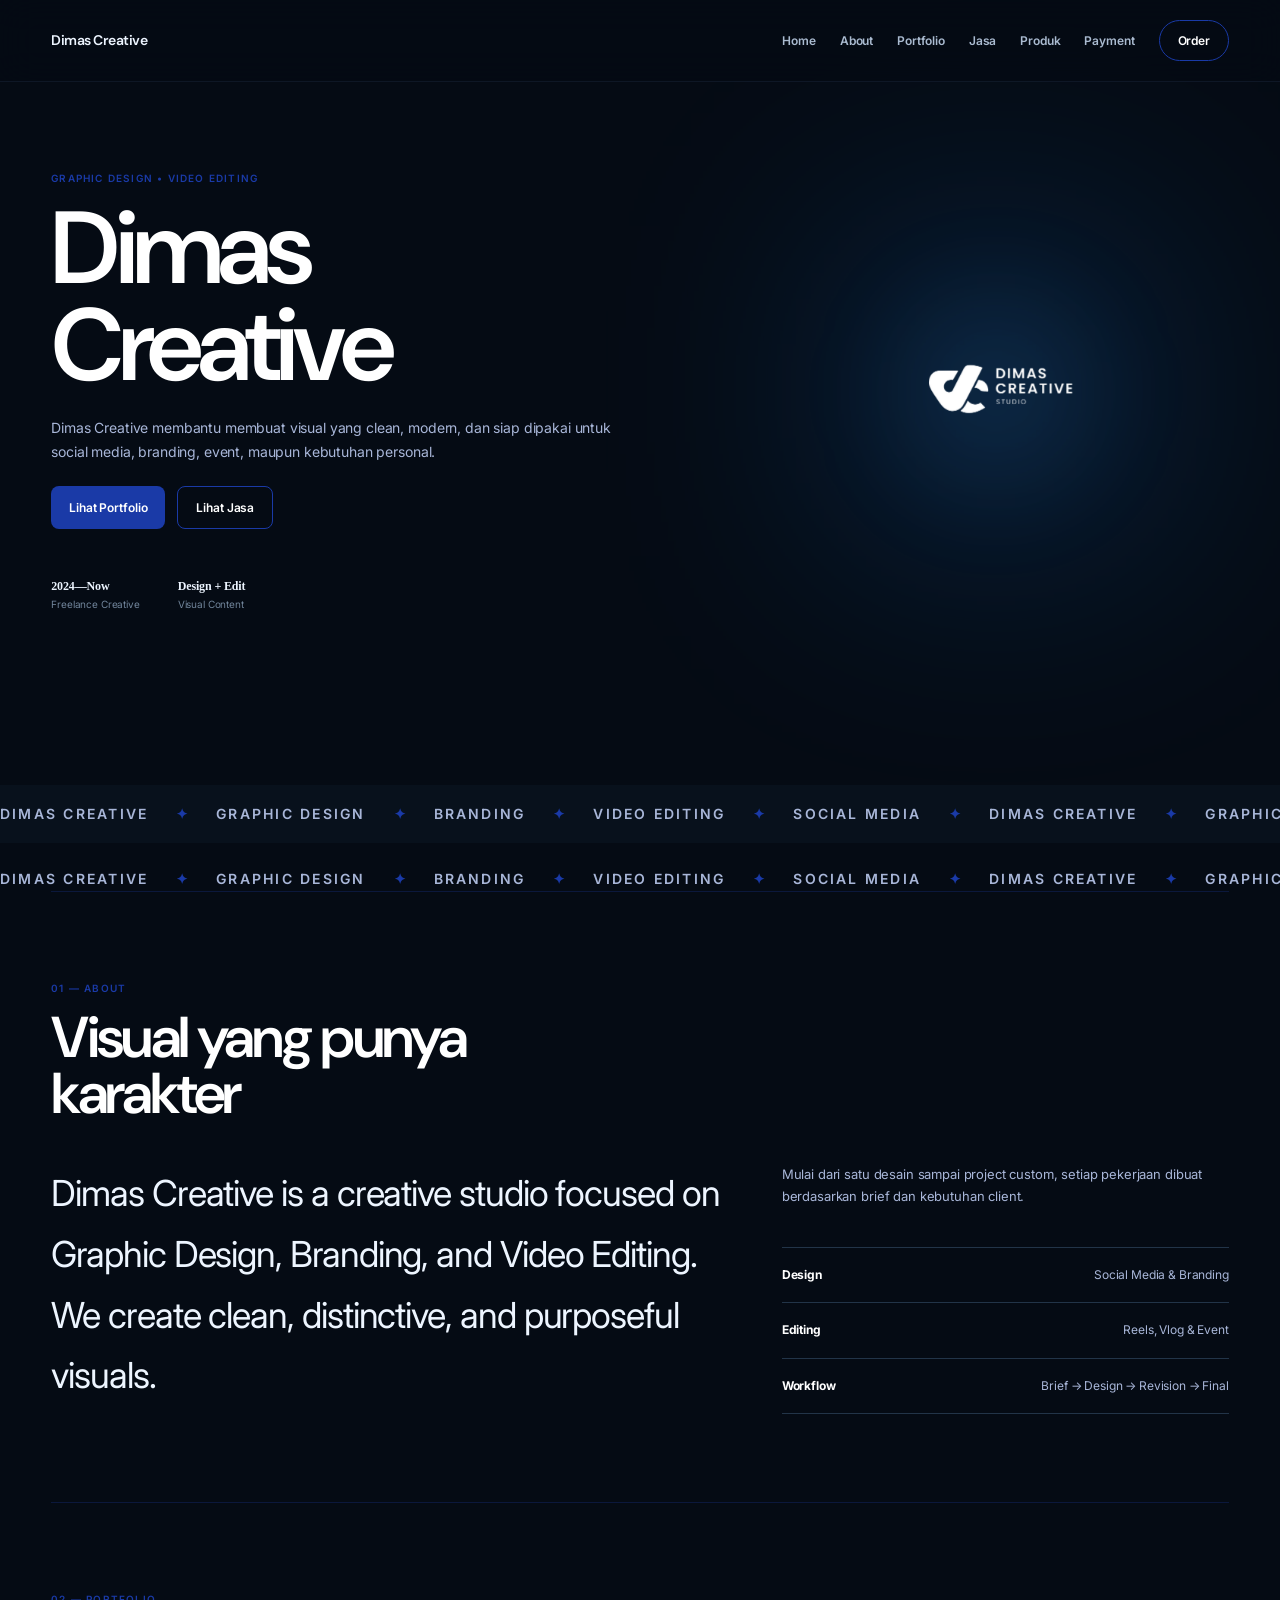
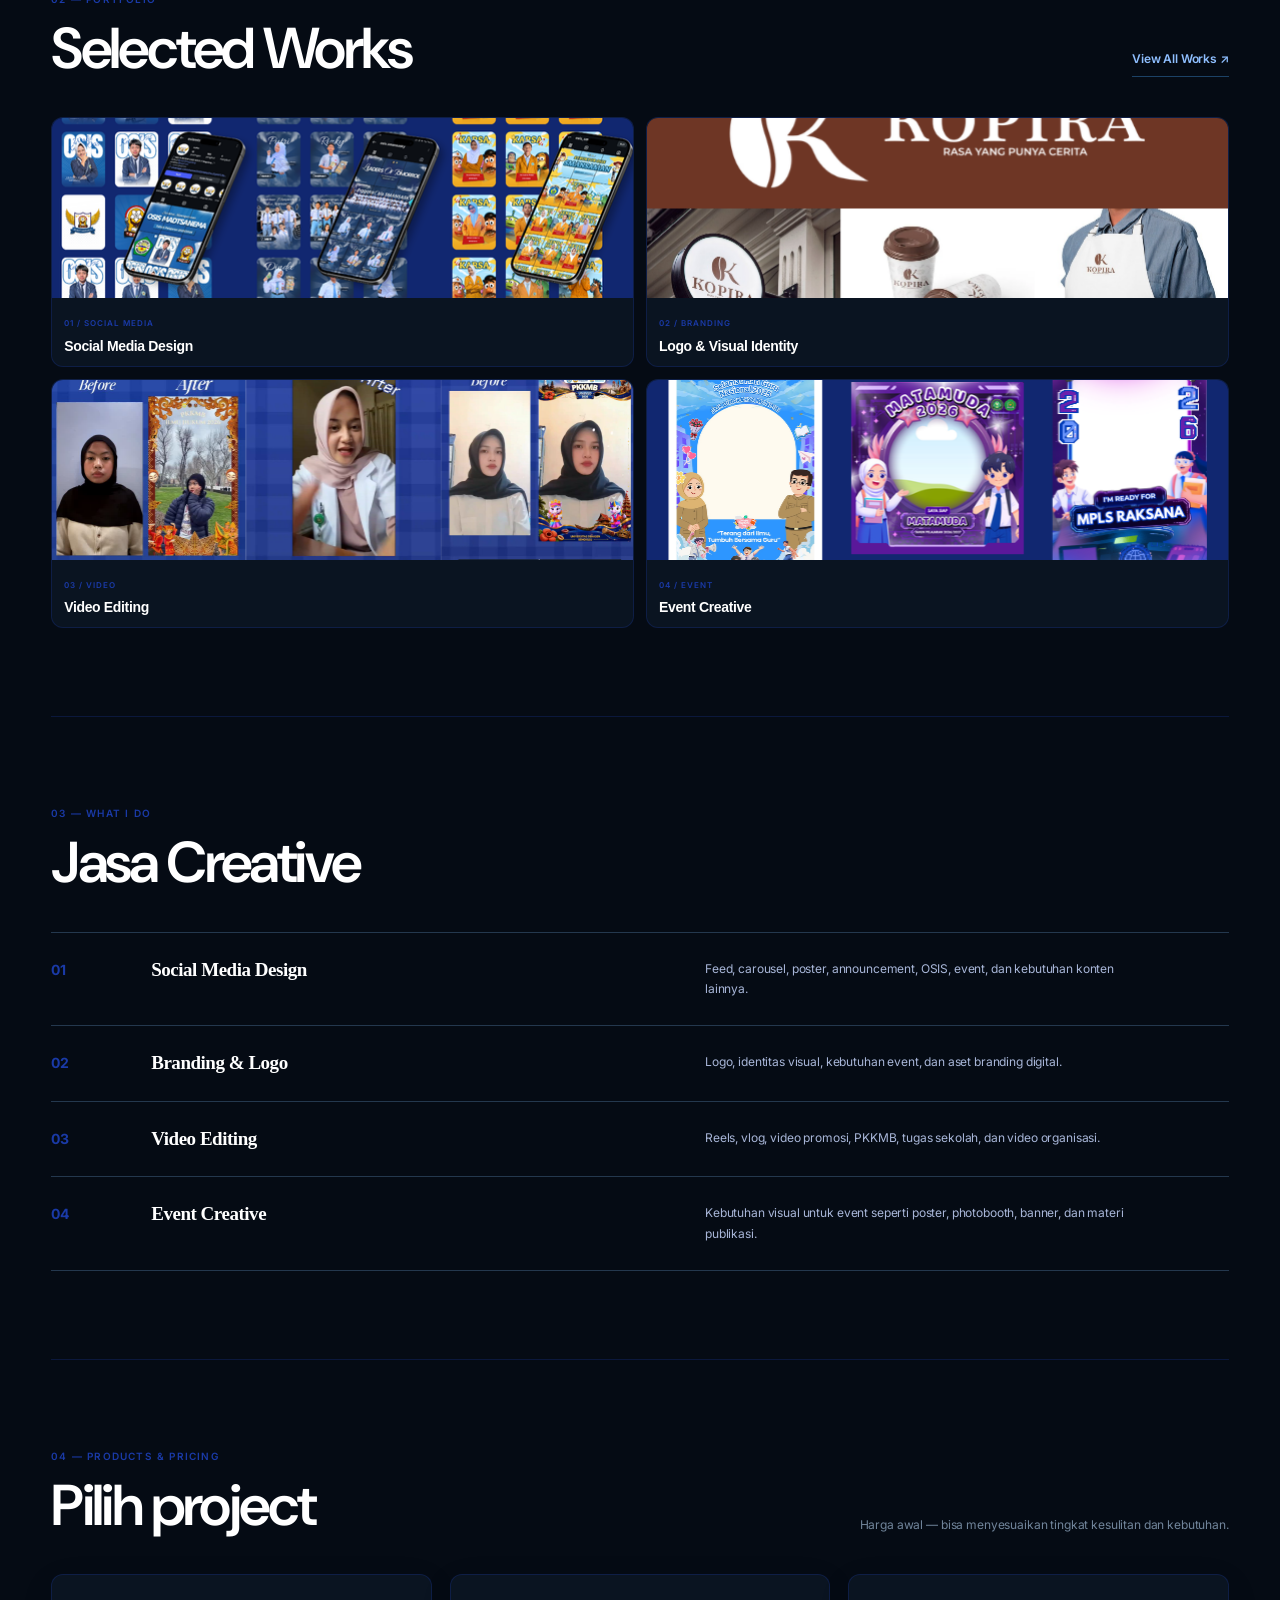
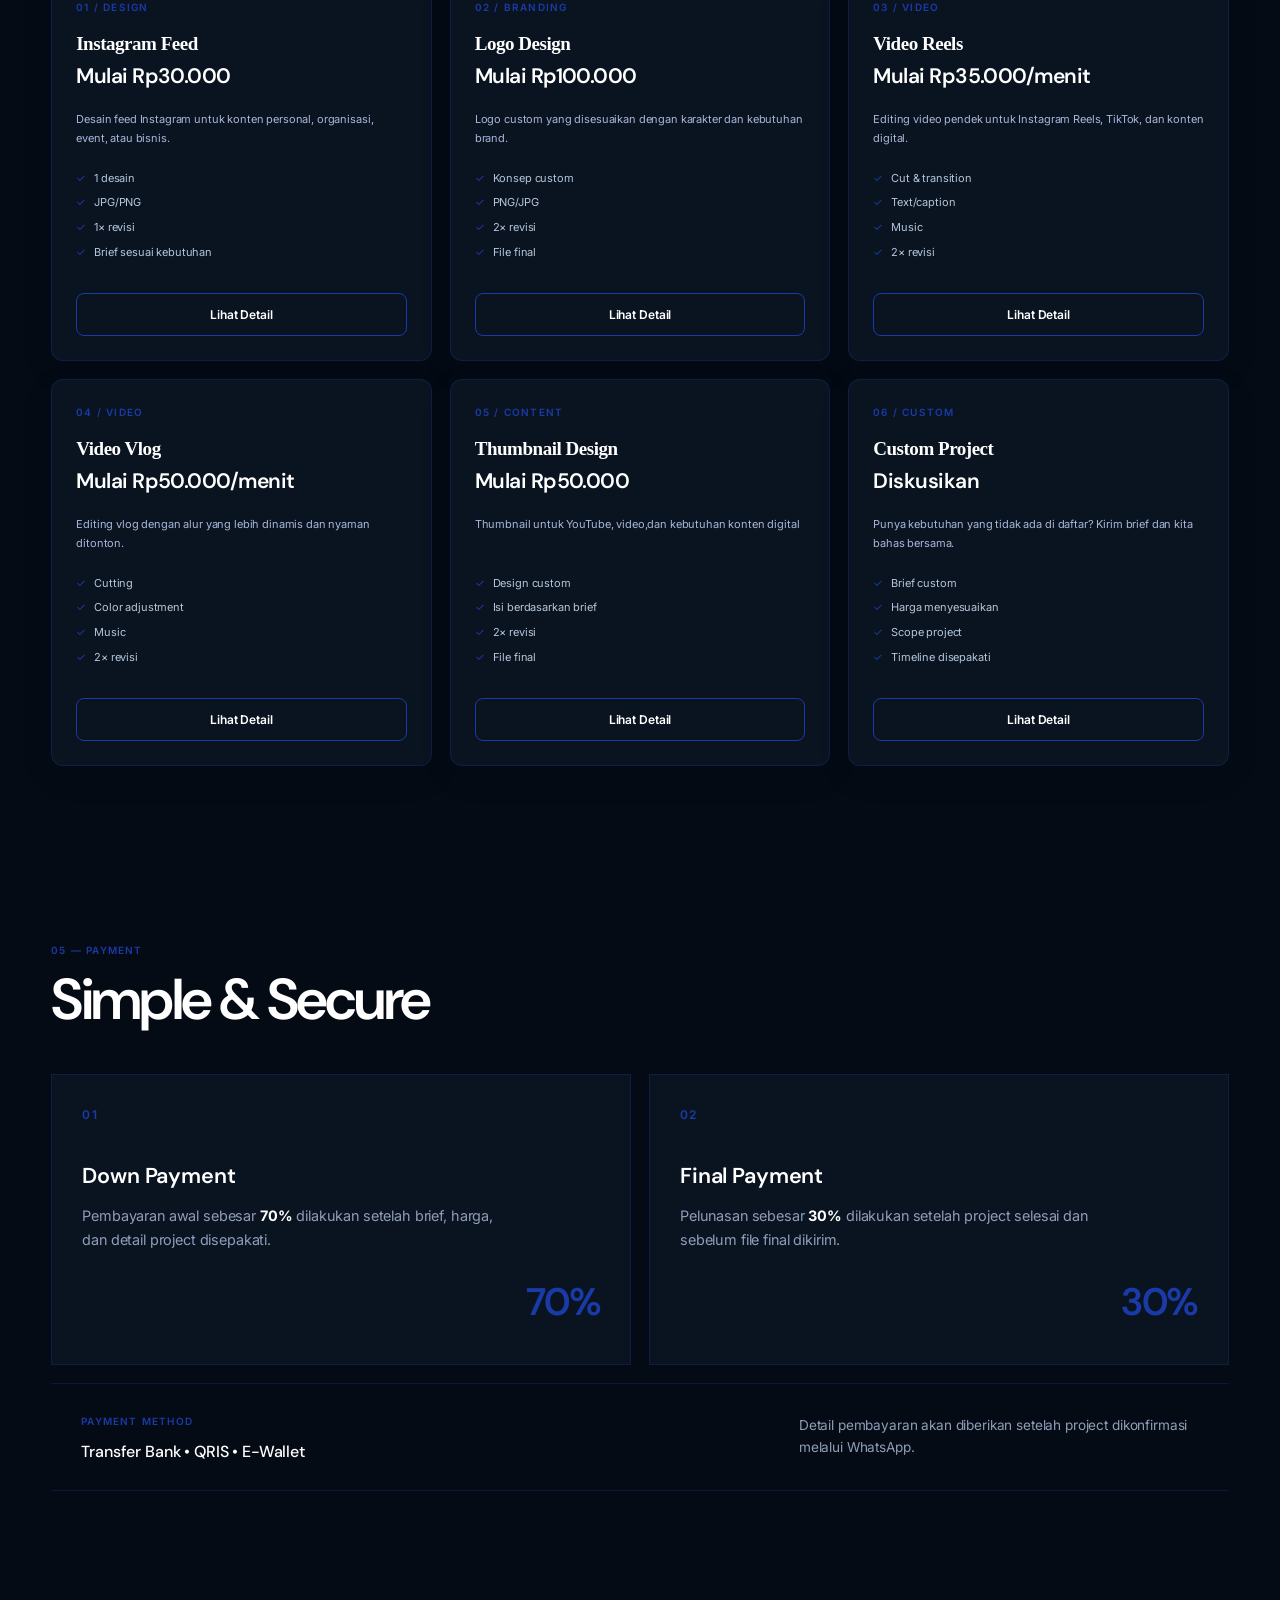
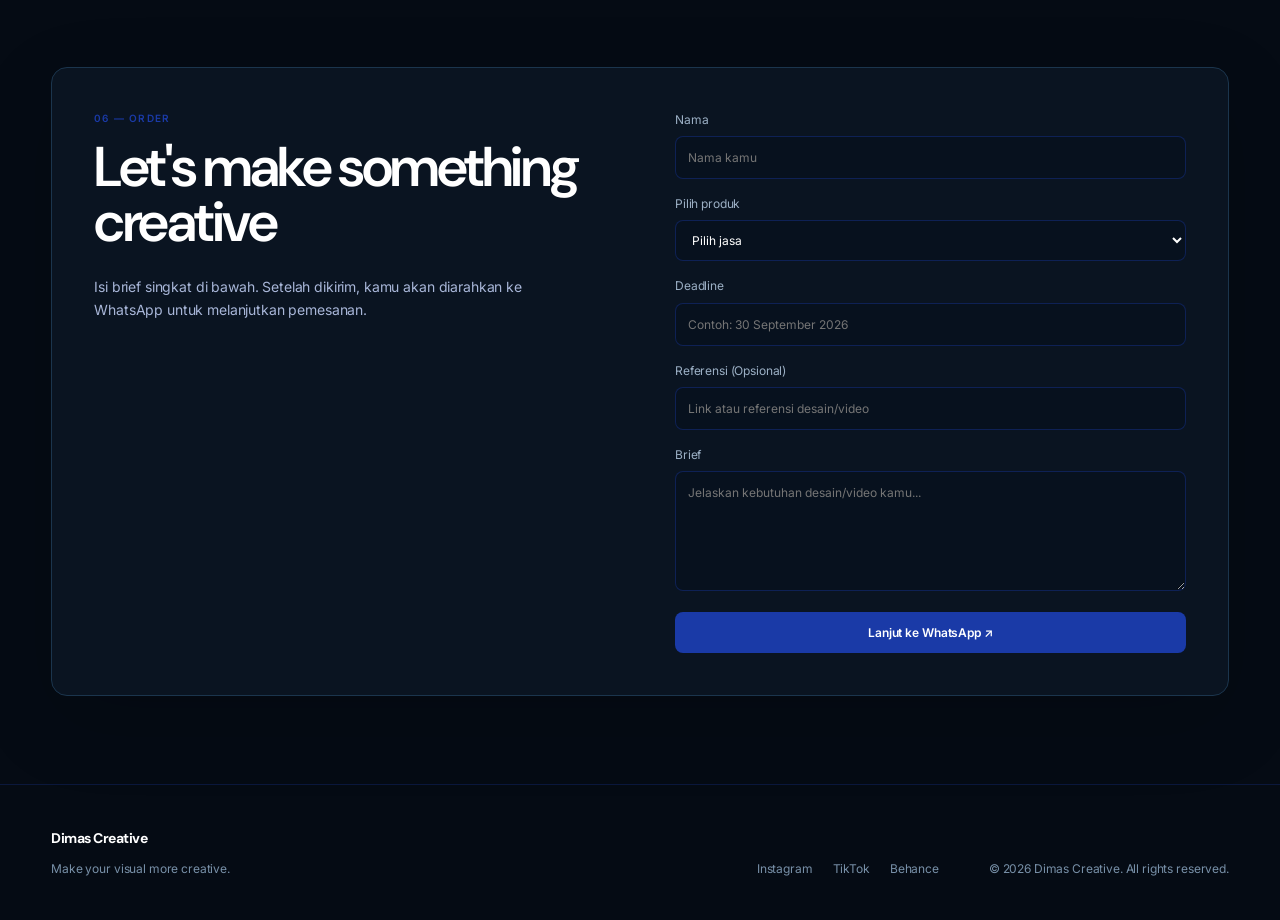
==== index.html @ 0f40c50c "Add running text banner" ====
<!DOCTYPE html>
<html lang="id">
<head>
  <meta charset="UTF-8">
  <meta name="viewport" content="width=device-width, initial-scale=1.0">
  <meta name="theme-color" content="#07111f">
  <meta name="description" content="Dimas Creative — Graphic Design, Branding & Video Editing.">
  <title>Dimas Studio</title>
<link rel="preconnect" href="https://fonts.googleapis.com">
<link rel="preconnect" href="https://fonts.gstatic.com" crossorigin>
<link href="https://fonts.googleapis.com/css2?family=DM+Sans:wght@400;500;600;700&family=Inter:wght@400;500;600&display=swap" rel="stylesheet">

<link rel="stylesheet" href="style.css">
</head>
<body>
  <div class="loader" id="loader"><div class="loader-logo">Dimas Creative<span></span></div></div>

  <header class="navbar">
  <a href="#home" class="brand">Dimas Creative</a>
    <button class="menu-btn" id="menuBtn" aria-label="Buka menu"><span></span><span></span></button>
    <nav id="nav">
      <a href="#home">Home</a>
      <a href="#about">About</a>
      <a href="#portfolio">Portfolio</a>
      <a href="#services">Jasa</a>
      <a href="#products">Produk</a>
      <a href="#payment">Payment</a>
      <a href="#order" class="nav-cta">Order</a>
    </nav>
  </header>

  <main>
    <section class="hero section" id="home">
      <div class="hero-copy">
        <p class="eyebrow">GRAPHIC DESIGN • VIDEO EDITING</p>
        <h1>Dimas<br><span>Creative</span></h1>
        <p class="hero-text">Dimas Creative membantu membuat visual yang clean, modern, dan siap dipakai untuk social media, branding, event, maupun kebutuhan personal.</p>
        <div class="hero-actions">
          <a class="btn primary" href="#portfolio">Lihat Portfolio</a>
          <a class="btn ghost" href="#products">Lihat Jasa</a>
        </div>
        <div class="hero-meta">
          <div><strong>2024—Now</strong><span>Freelance Creative</span></div>
          <div><strong>Design + Edit</strong><span>Visual Content</span></div>
        </div>
      </div>
      <div class="hero-visual">
        <div class="glow"></div>
        <div class="profile-frame">
          <img src="assets/logo.png" alt="Foto Dimas Creative" onerror="this.style.display='none';this.parentElement.classList.add('no-photo')">

        </div>
      </div>
    </section><!-- RUNNING TEXT -->
<section class="running-banner" aria-label="Dimas Creative services">
  <div class="running-shape">
    <div class="running-track">

      <div class="running-item">
        <span>DIMAS CREATIVE</span>
        <b>✦</b>
        <span>GRAPHIC DESIGN</span>
        <b>✦</b>
        <span>BRANDING</span>
        <b>✦</b>
        <span>VIDEO EDITING</span>
        <b>✦</b>
        <span>SOCIAL MEDIA</span>
        <b>✦</b>
      </div>

      <div class="running-item" aria-hidden="true">
        <span>DIMAS CREATIVE</span>
        <b>✦</b>
        <span>GRAPHIC DESIGN</span>
        <b>✦</b>
        <span>BRANDING</span>
        <b>✦</b>
        <span>VIDEO EDITING</span>
        <b>✦</b>
        <span>SOCIAL MEDIA</span>
        <b>✦</b>
      </div>

    </div>
  </div>
</section><div class="running-track">

  <div class="running-item">
    <span>DIMAS CREATIVE</span>
    <b>✦</b>
    <span>GRAPHIC DESIGN</span>
    <b>✦</b>
    <span>BRANDING</span>
    <b>✦</b>
    <span>VIDEO EDITING</span>
    <b>✦</b>
    <span>SOCIAL MEDIA</span>
    <b>✦</b>
  </div>

  <div class="running-item">
    <span>DIMAS CREATIVE</span>
    <b>✦</b>
    <span>GRAPHIC DESIGN</span>
    <b>✦</b>
    <span>BRANDING</span>
    <b>✦</b>
    <span>VIDEO EDITING</span>
    <b>✦</b>
    <span>SOCIAL MEDIA</span>
    <b>✦</b>
  </div>

</div>

<section class="section about" id="about">
  <div class="section-head">
    <p class="eyebrow">01 — ABOUT</p>
    <h2>Visual yang punya<br><span>karakter</span></h2>
  </div>

  <div class="about-grid">
    <p class="large-copy">
    Dimas Creative is a creative studio focused on Graphic Design,
    Branding, and Video Editing. We create clean, distinctive,
    and purposeful visuals.
    </p>

    <div class="about-details">
      <p>
        Mulai dari satu desain sampai project custom, setiap pekerjaan
        dibuat berdasarkan brief dan kebutuhan client.
      </p>

      <div class="facts">
        <div>
          <b>Design</b>
          <span>Social Media & Branding</span>
        </div>
        <div>
          <b>Editing</b>
          <span>Reels, Vlog & Event</span>
        </div>
        <div>
          <b>Workflow</b>
          <span>Brief → Design → Revision → Final</span>
        </div>
      </div>
    </div>
  </div>
</section>
  <section class="section portfolio" id="portfolio">
  <div class="section-head portfolio-heading">
    <div>
      <p class="eyebrow">02 — PORTFOLIO</p>
      <h2>Selected <span>Works</span></h2>
    </div>

    <a href="portfolio.html" class="view-all">
      View All Works ↗
    </a>
  </div>

  <div class="portfolio-grid">

    <a href="portfolio.html#social-media" class="project">
      <img src="assets/sosial media.png" alt="Social Media Design">
      <div>
        <span>01 / SOCIAL MEDIA</span>
        <h3>Social Media Design</h3>
      </div>
    </a>

    <a href="portfolio.html#branding" class="project">
      <img src="assets/logo brand.png" alt="Logo and Branding">
      <div>
        <span>02 / BRANDING</span>
        <h3>Logo & Visual Identity</h3>
      </div>
    </a>

    <a href="portfolio.html#video" class="project">
      <img src="assets/video editing.png" alt="Video Editing">
      <div>
        <span>03 / VIDEO</span>
        <h3>Video Editing</h3>
      </div>
    </a>

    <a href="portfolio.html#event" class="project">
      <img src="assets/creative design.png" alt="Event Creative">
      <div>
        <span>04 / EVENT</span>
        <h3>Event Creative</h3>
      </div>
    </a>


  </div>
</section>

    <section class="section services" id="services">
      <div class="section-head"><p class="eyebrow">03 — WHAT I DO</p><h2>Jasa <span>Creative</span></h2></div>
      <div class="service-list">
        <div><b>01</b><h3>Social Media Design</h3><p>Feed, carousel, poster, announcement, OSIS, event, dan kebutuhan konten lainnya.</p></div>
        <div><b>02</b><h3>Branding & Logo</h3><p>Logo, identitas visual, kebutuhan event, dan aset branding digital.</p></div>
        <div><b>03</b><h3>Video Editing</h3><p>Reels, vlog, video promosi, PKKMB, tugas sekolah, dan video organisasi.</p></div>
        <div><b>04</b><h3>Event Creative</h3><p>Kebutuhan visual untuk event seperti poster, photobooth, banner, dan materi publikasi.</p></div>
     </div>
</section>

    <section class="section products" id="products">
      <div class="section-head row"><div><p class="eyebrow">04 — PRODUCTS & PRICING</p><h2>Pilih <span>project</span></h2></div><p class="muted">Harga awal — bisa menyesuaikan tingkat kesulitan dan kebutuhan.</p></div>
      <div class="product-grid" id="productGrid"></div>
    </section> <section class="section payment" id="payment">
  <div class="section-head">
    <p class="eyebrow">05 — PAYMENT</p>
    <h2>Simple & <span>Secure</span></h2>
  </div>
  

  <div class="payment-grid">

    <div class="payment-card">
      <span class="payment-number">01</span>
      <div>
        <h3>Down Payment</h3>
        <p>
          Pembayaran awal sebesar <strong>70%</strong> dilakukan
          setelah brief, harga, dan detail project disepakati.
        </p>
      </div>
      <div class="payment-value">70%</div>
    </div>

    <div class="payment-card">
      <span class="payment-number">02</span>
      <div>
        <h3>Final Payment</h3>
        <p>
          Pelunasan sebesar <strong>30%</strong> dilakukan setelah
          project selesai dan sebelum file final dikirim.
        </p>
      </div>
      <div class="payment-value">30%</div>
    </div>

  </div>

  <div class="payment-note">
    <div>
      <span class="eyebrow">PAYMENT METHOD</span>
      <h3>Transfer Bank • QRIS • E-Wallet</h3>
    </div>

    <p>
      Detail pembayaran akan diberikan setelah project
      dikonfirmasi melalui WhatsApp.
    </p>
  </div>
</section>

    <section class="section order" id="order">
      <div class="order-box">
        <div><p class="eyebrow">06 — ORDER</p><h2>Let's make something<br><span>creative</span></h2><p>Isi brief singkat di bawah. Setelah dikirim, kamu akan diarahkan ke WhatsApp untuk melanjutkan pemesanan.</p></div>
        <form id="orderForm">
          <label>Nama<input id="name" type="text" placeholder="Nama kamu" required></label>
          <label>Pilih produk<select id="product" required><option value="">Pilih jasa</option></select></label>
          <label>Deadline<input id="deadline" type="text" placeholder="Contoh: 30 September 2026"></label>
          <label>Referensi <span class="optional">(Opsional)</span>
  <input id="reference" type="text" placeholder="Link atau referensi desain/video">
</label>
          <label>Brief<textarea id="brief" rows="5" placeholder="Jelaskan kebutuhan desain/video kamu..." required></textarea></label>
          <button class="btn primary" type="submit">Lanjut ke WhatsApp ↗</button>
        </form>
      </div>
    </section>

  <footer>
  <div>
    <a href="#home" class="brand">Dimas Creative</a>
    <p>Make your visual more creative.</p>
  </div>

  <div class="footer-links">
    <a href="https://www.instagram.com/dimascreative.id" target="_blank">Instagram</a>
    <a href="https://www.tiktok.com/@dimas.design" target="_blank">TikTok</a>
    <a href="https://www.behance.net/gallery/254617711/PORTFOLIO-2026" target="_blank">Behance</a>
  </div>

  <p class="copyright">
    © 2026 Dimas Creative. All rights reserved.
  </p>
</footer>
  <div class="modal" id="modal" aria-hidden="true">
    <div class="modal-card">
      <button class="modal-close" id="modalClose">×</button>
      <p class="eyebrow">DETAIL PRODUCT</p>
      <h2 id="modalTitle"></h2>
      <div class="modal-price" id="modalPrice"></div>
      <p id="modalDescription"></p>
      <ul id="modalFeatures"></ul>
      <button class="btn primary" id="modalOrder">Pesan Produk Ini</button>
    </div>
  </div>

  <script src="script.js"></script>
</body>
</html>
---- style.css ----
*{box-sizing:border-box;margin:0;padding:0}html{scroll-behavior:smooth}body{font-family:"Poppins",Arial,sans-serif;background:#050b14;color:#edf5ff;line-height:1.6;overflow-x:hidden}a{text-decoration:none;color:inherit}button,input,textarea,select{font:inherit}.section{width:min(1180px,92%);margin:auto;padding:120px 0}.navbar{position:fixed;z-index:50;top:0;left:0;width:100%;height:78px;display:flex;align-items:center;justify-content:space-between;padding:0 4%;background:rgba(5,11,20,.72);backdrop-filter:blur(18px);border-bottom:1px solid rgba(130,190,255,.08)}.brand{font-family:"Poppins";font-weight:700;letter-spacing:-.03em}.brand span{color:#48a9ff}.navbar nav{display:flex;gap:28px;align-items:center;font-size:13px;color:#aabbd0}.navbar nav a:hover{color:#fff}.nav-cta{padding:10px 18px;border:1px solid #2388e9;border-radius:30px;color:#fff!important}.menu-btn{display:none;background:none;border:0}.hero{min-height:100vh;display:grid;grid-template-columns:1.1fr .9fr;align-items:center;gap:40px;padding-top:150px}.eyebrow{font-size:11px;letter-spacing:.2em;color:#4caeff;font-weight:700;margin-bottom:18px}.hero h1,h2{font-family:"Poppins";line-height:.98;letter-spacing:-.05em}.hero h1{font-size:clamp(52px,8vw,105px);max-width:850px}.hero h1 span,h2 span{color:#48a9ff}.hero-text{max-width:650px;color:#91a4ba;margin:28px 0;font-size:16px}.hero-actions{display:flex;gap:12px}.btn{border:0;cursor:pointer;display:inline-flex;justify-content:center;align-items:center;padding:14px 23px;border-radius:7px;font-weight:700;font-size:13px;transition:.25s}.btn.primary{background:#1686ea;color:#fff;box-shadow:0 10px 30px rgba(22,134,234,.2)}.btn.primary:hover{transform:translateY(-2px);background:#2697f7}.btn.ghost{border:1px solid #29405b;color:#dbeaff}.hero-meta{display:flex;gap:55px;margin-top:70px}.hero-meta div{display:flex;flex-direction:column}.hero-meta strong{font-family:"Poppins";font-size:14px}.hero-meta span,.muted{font-size:12px;color:#71859b}.hero-visual{height:600px;position:relative;display:flex;align-items:center;justify-content:center}.glow{position:absolute;width:330px;height:330px;background:#1679d9;filter:blur(120px);opacity:.2}.profile-frame{position:relative;width:min(410px,90%);height:510px;border:none;background:transparent;overflow:visible;box-shadow:none}.profile-frame img{width:100%;height:100%;object-fit:contain;border:none;background:transparent}.photo-fallback{height:100%;display:flex;align-items:center;justify-content:center;flex-direction:column;background:transparent}.photo-fallback span{font:700 90px "Poppins";color:#48a9ff}.photo-fallback small{letter-spacing:.2em;color:#6f8ba8}.floating-card span{color:#48a9ff}.section-head{margin-bottom:55px}.section-head h2{font-size:clamp(42px,6vw,78px)}.section-head.row{display:flex;justify-content:space-between;align-items:end;gap:30px}.about{border-top:1px solid #172536}.about-grid{display:grid;grid-template-columns:1.2fr .8fr;gap:90px}.large-copy{font:600 clamp(27px,3.5vw,48px)/1.25 "Poppins";letter-spacing:-.03em}.about-details{color:#8498ad}.facts{margin-top:40px;border-top:1px solid #223448}.facts div{display:flex;justify-content:space-between;gap:20px;padding:17px 0;border-bottom:1px solid #223448}.facts b{color:#fff}.portfolio{border-top:1px solid #172536}.portfolio-grid{display:grid;grid-template-columns:1fr 1fr;gap:22px}.project{background:#0a1421;border:1px solid #172b3e;overflow:hidden}.project img{display:block;width:100%;height:360px;object-fit:cover;background:linear-gradient(135deg,#0e2941,#07101c)}.project.tall img{height:510px}.project div{padding:20px}.project span{font-size:10px;letter-spacing:.15em;color:#4caeff}.project h3{font:600 24px "Poppins";margin-top:5px}.services{border-top:1px solid #172536}.service-list{border-top:1px solid #24384e}.service-list>div{display:grid;grid-template-columns:70px 1fr 1fr;gap:30px;padding:32px 0;border-bottom:1px solid #24384e;align-items:start}.service-list b{color:#48a9ff}.service-list h3{font:600 22px "Poppins"}.service-list p{color:#7f93aa;max-width:430px}.products{border-top:1px solid #172536}.product-grid{display:grid;grid-template-columns:repeat(3,1fr);gap:18px}.product{background:#0a1421;border:1px solid #1b3045;padding:28px;display:flex;flex-direction:column;min-height:310px;transition:.25s}.product:hover{border-color:#2e8fdc;transform:translateY(-5px)}.product-tag{font-size:10px;color:#4caeff;letter-spacing:.14em}.product h3{font:600 22px "Poppins";margin:25px 0 10px}.price{font:700 26px "Poppins";margin-bottom:20px}.product p{color:#8094aa;font-size:13px;flex:1}.features{list-style:none;margin:15px 0 25px;color:#b4c6d9;font-size:12px}.features li{margin:7px 0}.features li:before{content:"✓";color:#48a9ff;margin-right:8px}.product .btn{width:100%}.order{padding-bottom:150px}.order-box{display:grid;grid-template-columns:1fr 1fr;gap:70px;background:linear-gradient(120deg,#0b1d30,#08111d);border:1px solid #1b354d;padding:55px}.order-box h2{font-size:clamp(43px,5vw,70px)}.order-box>div>p:last-child{color:#8195ab;max-width:430px;margin-top:25px}.order form{display:flex;flex-direction:column;gap:15px}.order label{font-size:12px;color:#9cb0c5}.order input,.order select,.order textarea{width:100%;margin-top:7px;padding:13px 14px;background:#07111e;border:1px solid #263d53;color:#fff;border-radius:5px;outline:none}.order input:focus,.order select:focus,.order textarea:focus{border-color:#318ed8}.form-note{color:#61768c;font-size:10px}.modal{position:fixed;inset:0;z-index:100;display:none;align-items:center;justify-content:center;background:rgba(1,6,12,.78);backdrop-filter:blur(12px);padding:20px}.modal.show{display:flex}.modal-card{position:relative;width:min(550px,100%);background:#0a1523;border:1px solid #29435d;padding:42px}.modal-card h2{font-size:45px}.modal-card>p:not(.eyebrow){color:#8da1b7;margin:20px 0}.modal-price{font:700 26px "Poppins";color:#48a9ff}.modal-card ul{padding-left:20px;color:#b8c8d8;margin-bottom:28px}.modal-close{position:absolute;right:18px;top:12px;background:none;border:0;color:#9db0c4;font-size:30px;cursor:pointer}footer{border-top:1px solid #172536;padding:50px 4%;display:grid;grid-template-columns:1fr auto auto;gap:50px;align-items:end;color:#7890a8}footer .brand{color:#fff}footer p{font-size:12px;margin-top:10px}.footer-links{display:flex;gap:20px;font-size:12px}.footer-links a:hover{color:#fff}.copyright{text-align:right}.loader{position:fixed;inset:0;background:#050b14;z-index:200;display:grid;place-items:center;transition:.5s}.loader.hide{opacity:0;pointer-events:none}.loader-logo{font:800 42px "Poppins"}.loader-logo span{color:#48a9ff}
@media(max-width:800px){.navbar nav{position:absolute;top:78px;left:0;width:100%;display:none;flex-direction:column;align-items:flex-start;padding:25px 5%;background:#07101c;border-bottom:1px solid #1b3045}.navbar nav.open{display:flex}.menu-btn{display:flex;flex-direction:column;gap:5px}.menu-btn span{display:block;width:25px;height:2px;background:#fff}.hero{grid-template-columns:1fr;padding-top:125px}.hero-visual{height:470px}.profile-frame{height:420px}.about-grid,.order-box{grid-template-columns:1fr;gap:45px}.portfolio-grid,.product-grid{grid-template-columns:1fr}.project.tall img,.project img{height:380px}.service-list>div{grid-template-columns:45px 1fr}.service-list p{grid-column:2}.section-head.row{display:block}.section-head.row .muted{margin-top:15px}footer{grid-template-columns:1fr}.copyright{text-align:left}.hero-meta{gap:25px;margin-top:45px}.order-box{padding:30px 22px}}

/* Professional Poppins polish */
body{font-weight:400;letter-spacing:-.01em}
h1,h2,h3,.brand,.btn,.price,.modal-price{font-family:"Poppins",Arial,sans-serif}
h1,h2{font-weight:700}
.hero h1{font-weight:700;letter-spacing:-.045em}
.section-head h2{font-weight:700;letter-spacing:-.035em}
.brand{font-weight:700}
.navbar{height:82px}
.navbar nav{font-weight:500}
.nav-cta{font-weight:600}
.btn{font-weight:600;letter-spacing:-.01em}
.hero-text,.about-details,.service-list p,.product p,.order-box>div>p:last-child{line-height:1.8}
.eyebrow{font-weight:600;letter-spacing:.16em}
.project,.product,.order-box{border-radius:12px}
.project{transition:transform .3s ease,border-color .3s ease,box-shadow .3s ease}
.project:hover{transform:translateY(-5px);border-color:#112770;box-shadow:0 20px 50px rgba(0,0,0,.18)}
.project img{transition:transform .45s ease}
.project:hover img{transform:scale(1.025)}
.product{border-radius:12px;box-shadow:0 10px 35px rgba(0,0,0,.08)}
.product h3{font-weight:600}
.price{font-weight:700}
.btn{border-radius:8px}
.order-box{border-radius:16px;box-shadow:0 25px 80px rgba(0,0,0,.15)}
.order input,.order select,.order textarea{border-radius:8px}
.modal-card{border-radius:14px;box-shadow:0 25px 100px rgba(0,0,0,.35)}
footer .brand{font-weight:700}

/* ===== Responsive professional sizing ===== */
:root{
  --container:1180px;
  --blue:#112770;
  --blue2:#112770;
}
body{font-size:14px}
.section{width:min(var(--container),92%);padding:88px 0}
.navbar{padding:0 max(4%,calc((100vw - var(--container))/2));}
.navbar nav{gap:24px;font-size:12px}
.hero{min-height:760px;padding-top:110px;gap:55px}
.hero h1{font-size:clamp(42px,5.2vw,72px);line-height:1.04}
.hero-text{font-size:14px;max-width:570px;margin:22px 0;line-height:1.75}
.hero-visual{height:500px}
.profile-frame{width:min(350px,88%);height:450px}
.hero-meta{gap:38px;margin-top:48px}
.hero-meta strong{font-size:12px}.hero-meta span{font-size:10px}
.section-head{margin-bottom:40px}
.section-head h2{font-size:clamp(34px,4.5vw,58px)}
.eyebrow{font-size:10px;margin-bottom:14px}
.large-copy{font-size:clamp(22px,2.8vw,36px)}
.about-grid{gap:60px}
.about-details{font-size:13px}
.facts div{font-size:12px}
.project img{height:300px}.project.tall img{height:420px}
.project h3{font-size:18px}
.service-list>div{padding:26px 0}
.service-list h3{font-size:19px}
.service-list p{font-size:12px}
.product-grid{grid-template-columns:repeat(3,minmax(0,1fr))}
.product{min-height:285px;padding:24px}
.product h3{font-size:19px;margin:18px 0 7px}
.price{font-size:21px}
.product p,.features{font-size:11px}
.btn{padding:11px 18px;font-size:12px}
.order-box{padding:42px}
.order-box h2{font-size:clamp(34px,4.5vw,56px)}
.order input,.order select,.order textarea{font-size:12px;padding:11px 12px}
footer{padding:42px 4%}

/* Tablet */
@media (max-width: 900px){
  .section{padding:72px 0}
  .hero{grid-template-columns:1fr;min-height:auto;padding-top:125px}
  .hero-visual{height:430px}
  .profile-frame{height:390px;width:300px}
  .about-grid{grid-template-columns:1fr;gap:35px}
  .portfolio-grid{gap:16px}
  .product-grid{grid-template-columns:repeat(2,minmax(0,1fr))}
}

/* Phone */
@media (max-width: 600px){
  body{font-size:13px}
  .section{width:90%;padding:58px 0}
  .navbar{height:70px}
  .navbar nav{top:70px}
  .hero{padding-top:105px;gap:25px}
  .hero h1{font-size:clamp(34px,10vw,46px);line-height:1.08}
  .hero-text{font-size:12px;margin:18px 0;line-height:1.7}
  .hero-actions{gap:8px}
  .btn{padding:10px 14px;font-size:11px}
  .hero-meta{gap:22px;margin-top:35px}
  .hero-meta strong{font-size:10px}.hero-meta span{font-size:9px}
  .hero-visual{height:350px}
  .profile-frame{height:325px;width:235px}
  .floating-card{right:2%;bottom:25px;padding:12px 14px;font-size:8px}
  .section-head{margin-bottom:30px}
  .section-head h2{font-size:clamp(29px,8vw,38px)}
  .eyebrow{font-size:8px;letter-spacing:.14em}
  .large-copy{font-size:21px}
  .about-details{font-size:12px}
  .facts div{font-size:10px;padding:13px 0}
  .portfolio-grid{grid-template-columns:1fr;gap:14px}
  .project img,.project.tall img{height:260px}
  .project div{padding:14px}
  .project h3{font-size:16px}
  .project span{font-size:8px}
  .service-list>div{grid-template-columns:32px 1fr;gap:12px;padding:20px 0}
  .service-list h3{font-size:16px}
  .service-list p{grid-column:2;font-size:11px}
  .product-grid{grid-template-columns:1fr;gap:12px}
  .product{min-height:0;padding:20px}
  .product h3{font-size:17px;margin:13px 0 5px}
  .price{font-size:19px}
  .product p,.features{font-size:10px}
  .order{padding-bottom:80px}
  .order-box{padding:26px 18px;gap:30px}
  .order-box h2{font-size:32px}
  .order-box>div>p:last-child{font-size:11px}
  .modal-card{padding:30px 22px}
  .modal-card h2{font-size:30px}
  footer{padding:35px 5%;gap:25px}
  .footer-links{font-size:10px;gap:14px}
}
.product .btn {
  background: #07111e;
  color: #48a9ff;
  border: 1px solid #29405b;
}

.product .btn:hover {
  background: #0d1c2c;
  color: #ffffff;
  border-color: #48a9ff;
}
.portfolio-grid {
  display: grid;
  grid-template-columns: repeat(2, 1fr);
  gap: 12px;
}

.project {
  overflow: hidden;
  border: 1px solid rgba(255,255,255,0.12);
  border-radius: 6px;
  background: #07101c;
}

.project img {
  display: block;
  width: 100%;
  height: 150px;
  object-fit: cover;
}

 .project img {
    height: 220px;
  }
/* =========================
   PORTFOLIO FINAL
   Semua card ukuran sama
   ========================= */

.portfolio-grid {
  display: grid;
  grid-template-columns: repeat(2, minmax(0, 1fr));
  gap: 22px;
}

.project {
  background: #0a1421;
  border: 1px solid #172b3e;
  border-radius: 12px;
  overflow: hidden;
  transition: transform .3s ease,
              border-color .3s ease,
              box-shadow .3s ease;
}

/* MATIKAN efek "tall" */
.project.tall {
  grid-row: auto;
}

/* Semua gambar sama persis */
.project img,
.project.tall img {
  display: block;
  width: 100%;
  height: 300px;
  object-fit: cover;
  background: #07101c;
}

/* Isi card */
.project > div {
  padding: 20px;
}

.project span {
  font-size: 10px;
  letter-spacing: .15em;
  color: #4caeff;
}

.project h3 {
  font: 600 18px "Poppins", Arial, sans-serif;
  margin-top: 5px;
}

/* Hover */
.project:hover {
  transform: translateY(-5px);
  border-color: #112770;
  box-shadow: 0 20px 50px rgba(0,0,0,.18);
}

.project:hover img {
  transform: scale(1.025);
}

/* =========================
   HP
   Tetap 2 kolom
   ========================= */

@media (max-width: 600px){}

  .portfolio-grid {
    grid-template-columns: repeat(2, minmax(0, 1fr));
    gap: 12px;
  }

  .project img,
  .project.tall img {
    height: 180px;
  }

  .project > div {
    padding: 12px;
  }

  .project span {
    font-size: 8px;
  }

  .project h3 {
    font-size: 14px;
  }
/* =========================
   CLEAN BLUE THEME
   ========================= */

:root {
  --blue: #1A3AA7;
  --blue-dark: #112770;
  --white: #FFFFFF;
  --text: #A8B6D8;
  --bg: #050b14;
  --card: #0a1421;
}

/* Headline besar putih */
h1,
h2,
.section-head h2,
.hero h1,
.order-box h2 {
  color: var(--white);
}

/* Semua teks kecil / subjudul biru */
.eyebrow,
.project span,
.product-tag,
.service-list b,
.floating-card span,
.loader-logo span {
  color: var(--blue);
}

/* Deskripsi / body text */
.hero-text,
.about-details,
.service-list p,
.product p,
.order-box > div > p:last-child {
  color: var(--text);
}

/* Judul kecil tetap putih */
h3,
.project h3,
.product h3,
.service-list h3 {
  color: var(--white);
}

/* Harga */
.price,
.modal-price {
  color: var(--white);
}

/* Tombol utama — biru solid */
.btn.primary {
  background: var(--blue);
  color: var(--white);
  box-shadow: none;
}

.btn.primary:hover {
  background: var(--blue-dark);
}

/* Tombol outline */
.btn.ghost {
  background: transparent;
  border: 1px solid var(--blue);
  color: var(--white);
}

.btn.ghost:hover {
  background: var(--blue);
  color: var(--white);
}

/* CTA navbar */
.nav-cta {
  border-color: var(--blue);
}

/* Garis / border */
.about,
.portfolio,
.services,
.products,
footer {
  border-color: rgba(26, 58, 167, 0.28);
}

/* Card */
.project,
.product {
  background: var(--card);
  border-color: rgba(26, 58, 167, 0.28);
}

/* Hover card */
.project:hover,
.product:hover {
  border-color: var(--blue);
}

/* Form */
.order input,
.order select,
.order textarea {
  border-color: rgba(26, 58, 167, 0.4);
}

.order input:focus,
.order select:focus,
.order textarea:focus {
  border-color: var(--blue);
}

/* Hilangkan gradient */
.project img {
  background: var(--card);
}

.order-box {
  background: var(--card);
}

/* Loader */
.loader {
  background: var(--bg);
}

.loader-logo {
  color: var(--white);
}

/* Check icon */
.features li:before {
  color: var(--blue);
}body {
  font-family: "Inter", sans-serif;
}

h1,
h2,
h3 {
  font-family: "DM Sans", sans-serif;
}/* ================================
   CLEAN TYPOGRAPHY
   Dimas Creative
================================ */

body {
  font-family: "Inter", Arial, sans-serif;
  font-weight: 400;
  letter-spacing: -0.01em;
}

/* Main headings */
h1,
h2,
h3,
.hero h1,
.section-head h2,
.order-box h2 {
  font-family: "DM Sans", Arial, sans-serif;
  color: #ffffff;
}

/* Hero title */
.hero h1 {
  font-size: clamp(3.5rem, 8vw, 7rem);
  font-weight: 600;
  line-height: 0.95;
  letter-spacing: -0.055em;
}

/* Section titles */
.section-head h2,
.order-box h2 {
  font-weight: 600;
  letter-spacing: -0.045em;
}

/* Card titles */
.project h3,
.product h3,
.service-list h3 {
  font-weight: 600;
  letter-spacing: -0.025em;
}

/* Normal text */
.hero-text,
.large-copy,
.about-details,
.service-list p,
.product p,
.order-box > div > p:last-child {
  font-family: "Inter", Arial, sans-serif;
  font-weight: 400;
  line-height: 1.7;
}

/* Small labels */
.eyebrow,
.project span,
.product-tag {
  font-family: "Inter", Arial, sans-serif;
  font-weight: 600;
  letter-spacing: 0.12em;
}

/* Navigation */
.navbar nav,
.nav-cta,
.btn {
  font-family: "Inter", Arial, sans-serif;
  font-weight: 600;
}

/* Prices */
.price,
.modal-price {
  font-family: "DM Sans", Arial, sans-serif;
  font-weight: 600;
  letter-spacing: -0.025em;
}

/* Brand */
.brand,
.loader-logo {
  font-family: "DM Sans", Arial, sans-serif;
  font-weight: 600;
  letter-spacing: -0.035em;
}/* ================================
   PAYMENT
================================ */

.payment-grid {
  display: grid;
  grid-template-columns: repeat(2, 1fr);
  gap: 18px;
  margin-top: 45px;
}

.payment-card {
  position: relative;
  min-height: 250px;
  padding: 30px;
  background: #0a1421;
  border: 1px solid rgba(26, 58, 167, 0.28);
  display: flex;
  flex-direction: column;
  justify-content: space-between;
  transition: border-color 0.25s ease;
}

.payment-card:hover {
  border-color: #1A3AA7;
}

.payment-number {
  color: #1A3AA7;
  font-size: 0.75rem;
  font-weight: 600;
  letter-spacing: 0.12em;
}

.payment-card h3 {
  margin: 35px 0 10px;
  color: #fff;
  font-family: "DM Sans", sans-serif;
  font-size: 1.35rem;
  font-weight: 600;
}

.payment-card p {
  max-width: 430px;
  color: #8f9db8;
  font-family: "Inter", sans-serif;
  font-size: 0.9rem;
  line-height: 1.7;
}

.payment-card strong {
  color: #fff;
}

.payment-value {
  align-self: flex-end;
  margin-top: 20px;
  color: #1A3AA7;
  font-family: "DM Sans", sans-serif;
  font-size: 2.4rem;
  font-weight: 600;
  letter-spacing: -0.04em;
}

.payment-note {
  margin-top: 18px;
  padding: 25px 30px;
  border-top: 1px solid rgba(26, 58, 167, 0.28);
  border-bottom: 1px solid rgba(26, 58, 167, 0.28);
  display: flex;
  justify-content: space-between;
  align-items: center;
  gap: 30px;
}

.payment-note h3 {
  margin-top: 8px;
  color: #fff;
  font-family: "DM Sans", sans-serif;
  font-size: 1rem;
  font-weight: 500;
}

.payment-note p {
  max-width: 400px;
  color: #8f9db8;
  font-size: 0.85rem;
  line-height: 1.6;
}

@media (max-width: 700px) {
  .payment-grid {
    grid-template-columns: 1fr;
  }

  .payment-card {
    min-height: 220px;
    padding: 24px;
  }

  .payment-note {
    flex-direction: column;
    align-items: flex-start;
    padding: 24px 0;
  }

  .payment-value {
    font-size: 2rem;
  }
}/* ================================
   SELECTED WORKS — VIEW ALL
   ================================ */

.portfolio-heading {
  display: flex;
  align-items: flex-end;
  justify-content: space-between;
  gap: 30px;
}

.view-all {
  display: inline-flex;
  align-items: center;
  gap: 8px;

  color: #8fbfff;
  font-family: "Inter", Arial, sans-serif;
  font-size: 12px;
  font-weight: 600;

  padding-bottom: 8px;

  border-bottom: 1px solid rgba(72, 169, 255, 0.35);

  transition:
    color .25s ease,
    border-color .25s ease,
    transform .25s ease;
}

.view-all:hover {
  color: #48a9ff;
  border-color: #48a9ff;
  transform: translateX(4px);
}

/* Card portfolio bisa diklik */
.project {
  display: block;
  color: inherit;
  text-decoration: none;
  cursor: pointer;
}

.project h3 {
  transition: color .25s ease;
}

.project:hover h3 {
  color: #48a9ff;
}

/* Image hover */
.project img {
  transition: transform .45s ease;
}

.project:hover img {
  transform: scale(1.025);
}

/* HP */
@media (max-width: 600px) {
  .portfolio-heading {
    align-items: flex-start;
    flex-direction: column;
    gap: 18px;
  }

  .view-all {
    font-size: 11px;
  }
}/* =================================
   HERO LOGO — LIGHT SCAN REVEAL
================================= */

.profile-frame {
  position: relative;
  overflow: hidden;
}

/* Logo putih */
.profile-frame img {
  position: relative;
  z-index: 2;

  opacity: 0;
  transform: scale(.94);
  filter: blur(8px) brightness(.8);

  animation:
    heroLogoReveal 1.2s cubic-bezier(.16,1,.3,1) .3s forwards,
    heroLogoFloat 5s ease-in-out 1.6s infinite;
}


/* Cahaya yang menyapu logo */
.profile-frame::after {
  content: "";

  position: absolute;
  z-index: 3;

  width: 45px;
  height: 180%;

  top: -40%;
  left: -80px;

  background: linear-gradient(
    90deg,
    transparent,
    rgba(255,255,255,.75),
    transparent
  );

  filter: blur(5px);

  transform: rotate(18deg);

  opacity: 0;

  animation:
    logoLightScan 1.2s cubic-bezier(.4,0,.2,1) 1s forwards;
}


/* Glow tipis di belakang */
.profile-frame::before {
  content: "";

  position: absolute;
  z-index: 1;

  width: 180px;
  height: 180px;

  left: 50%;
  top: 50%;

  transform: translate(-50%, -50%);

  background: rgba(72,169,255,.10);

  filter: blur(55px);

  border-radius: 50%;

  opacity: 0;

  animation: logoGlowIn 1.5s ease-out .5s forwards;
}


/* Reveal */
@keyframes heroLogoReveal {

  0% {
    opacity: 0;
    transform: scale(.94);
    filter: blur(8px) brightness(.8);
  }

  60% {
    opacity: 1;
    transform: scale(1.015);
    filter: blur(0) brightness(1.08);
  }

  100% {
    opacity: 1;
    transform: scale(1);
    filter: blur(0) brightness(1);
  }

}


/* Light sweep */
@keyframes logoLightScan {

  0% {
    left: -80px;
    opacity: 0;
  }

  15% {
    opacity: .8;
  }

  70% {
    opacity: .45;
  }

  100% {
    left: 120%;
    opacity: 0;
  }

}


/* Glow masuk */
@keyframes logoGlowIn {

  0% {
    opacity: 0;
    transform: translate(-50%, -50%) scale(.7);
  }

  100% {
    opacity: 1;
    transform: translate(-50%, -50%) scale(1);
  }

}


/* Floating sangat halus */
@keyframes heroLogoFloat {

  0%, 100% {
    transform: translateY(0);
  }

  50% {
    transform: translateY(-5px);
  }

}


/* HP */
@media (max-width: 600px) {

  .profile-frame::before {
    width: 130px;
    height: 130px;
  }

}/* =================================
   RESPONSIVE HERO LOGO
================================= */

.hero-visual {
  display: flex;
  align-items: center;
  justify-content: center;
  position: relative;
}

/* Frame logo */
.profile-frame {
  position: relative;

  width: clamp(220px, 30vw, 430px);
  height: clamp(220px, 30vw, 430px);

  display: flex;
  align-items: center;
  justify-content: center;
}

/* Logo */
.profile-frame img {
  width: clamp(120px, 16vw, 230px);
  max-width: 75%;
  height: auto;

  object-fit: contain;
}


/* =================================
   DESKTOP
================================= */

@media (min-width: 1200px) {

  .hero-visual {
    transform: translateX(20px);
  }

}


/* =================================
   LAPTOP
================================= */

@media (min-width: 769px) and (max-width: 1199px) {

  .hero-visual {
    transform: translateX(5px);
  }

}


/* =================================
   TABLET
================================= */

@media (max-width: 768px) {

  .hero {
    grid-template-columns: 1fr;
    text-align: center;
  }

  .hero-copy {
    align-items: center;
  }

  .hero-visual {
    margin-top: 20px;
    transform: none;
  }

  .profile-frame {
    width: 280px;
    height: 280px;
  }

  .profile-frame img {
    width: 145px;
  }

}


/* =================================
   HP
================================= */

@media (max-width: 600px) {

  .hero {
    padding-top: 110px;
  }

  .hero-visual {
    margin-top: 5px;
  }

  .profile-frame {
    width: 230px;
    height: 230px;
  }

  .profile-frame img {
    width: 125px;
  }

}


/* =================================
   HP KECIL
================================= */

@media (max-width: 380px) {

  .profile-frame {
    width: 200px;
    height: 200px;
  }

  .profile-frame img {
    width: 110px;
  }

}
/* =================================
   HEADLINE — CLEAN WHITE
================================= */

.hero h1,
.section h2,
.section h2 span,
.order-box h2,
.products h2,
.payment h2,
.portfolio-page-header h1,
.portfolio-page-header h1 span {
  color: #ffffff;
}.hero-copy h1 span {
  color: #ffffff !important;
  background: none !important;
  -webkit-text-fill-color: #ffffff !important;
}/* =========================================================
  /* =========================================
   RUNNING TEXT - FORCE MOVE
   ========================================= */

.running-banner {
  width: 100%;
  overflow: hidden;
  padding: 25px 0;
}

.running-shape {
  width: 100%;
  overflow: hidden;
  white-space: nowrap;
  border-top: 1px solid var(--line2);
  border-bottom: 1px solid var(--line2);
  background: rgba(10, 20, 33, 0.65);
  padding: 18px 0;
}

.running-track {
  display: flex !important;
  width: max-content !important;
  flex-shrink: 0;
  animation: runningTextMove 15s linear infinite !important;
  will-change: transform;
}

.running-item {
  display: flex !important;
  align-items: center;
  flex-shrink: 0;
  width: max-content;
  white-space: nowrap;
  gap: 28px;
  padding-right: 28px;
}

.running-item span {
  color: var(--text);
  font-size: 14px;
  font-weight: 600;
  letter-spacing: .16em;
}

.running-item b {
  color: var(--blue);
  font-size: 14px;
}

@keyframes runningTextMove {
  0% {
    transform: translate3d(0, 0, 0);
  }

  100% {
    transform: translate3d(-50%, 0, 0);
  }
}

/* Tetap jalan di mobile */
@media (max-width: 650px) {
  .marquee-track {
    animation-duration: 14s;
  }
}

/* Jika user memilih mengurangi animasi */
@media (prefers-reduced-motion: reduce) {
  .marquee-track {
    animation: none;
  }
}/* RUNNING TEXT - FIX */
.running-track {
  display: flex;
  width: max-content;
  animation: runningText 12s linear infinite;
}

.running-item {
  display: flex;
  align-items: center;
  flex-shrink: 0;
  white-space: nowrap;
  gap: 28px;
  padding-right: 28px;
}

@keyframes runningText {
  from {
    transform: translateX(0);
  }

  to {
    transform: translateX(-50%);
  }
}
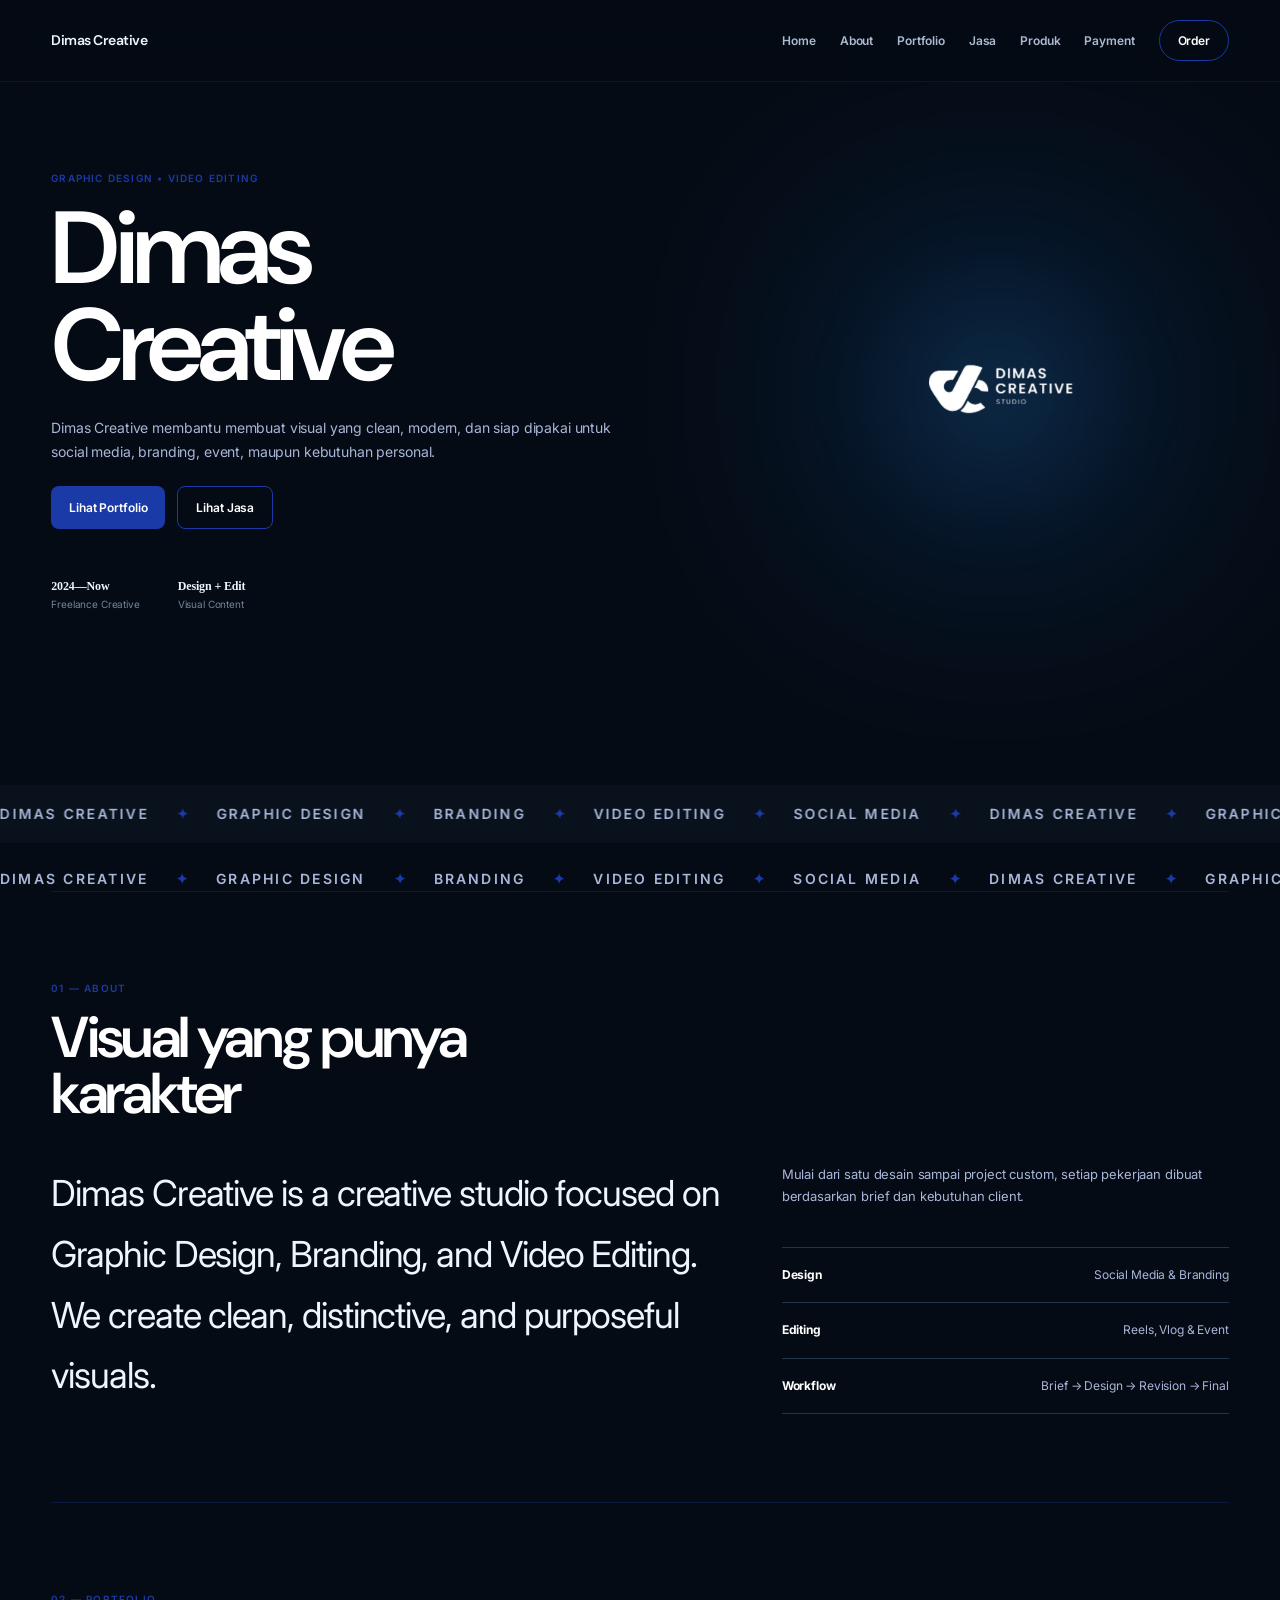
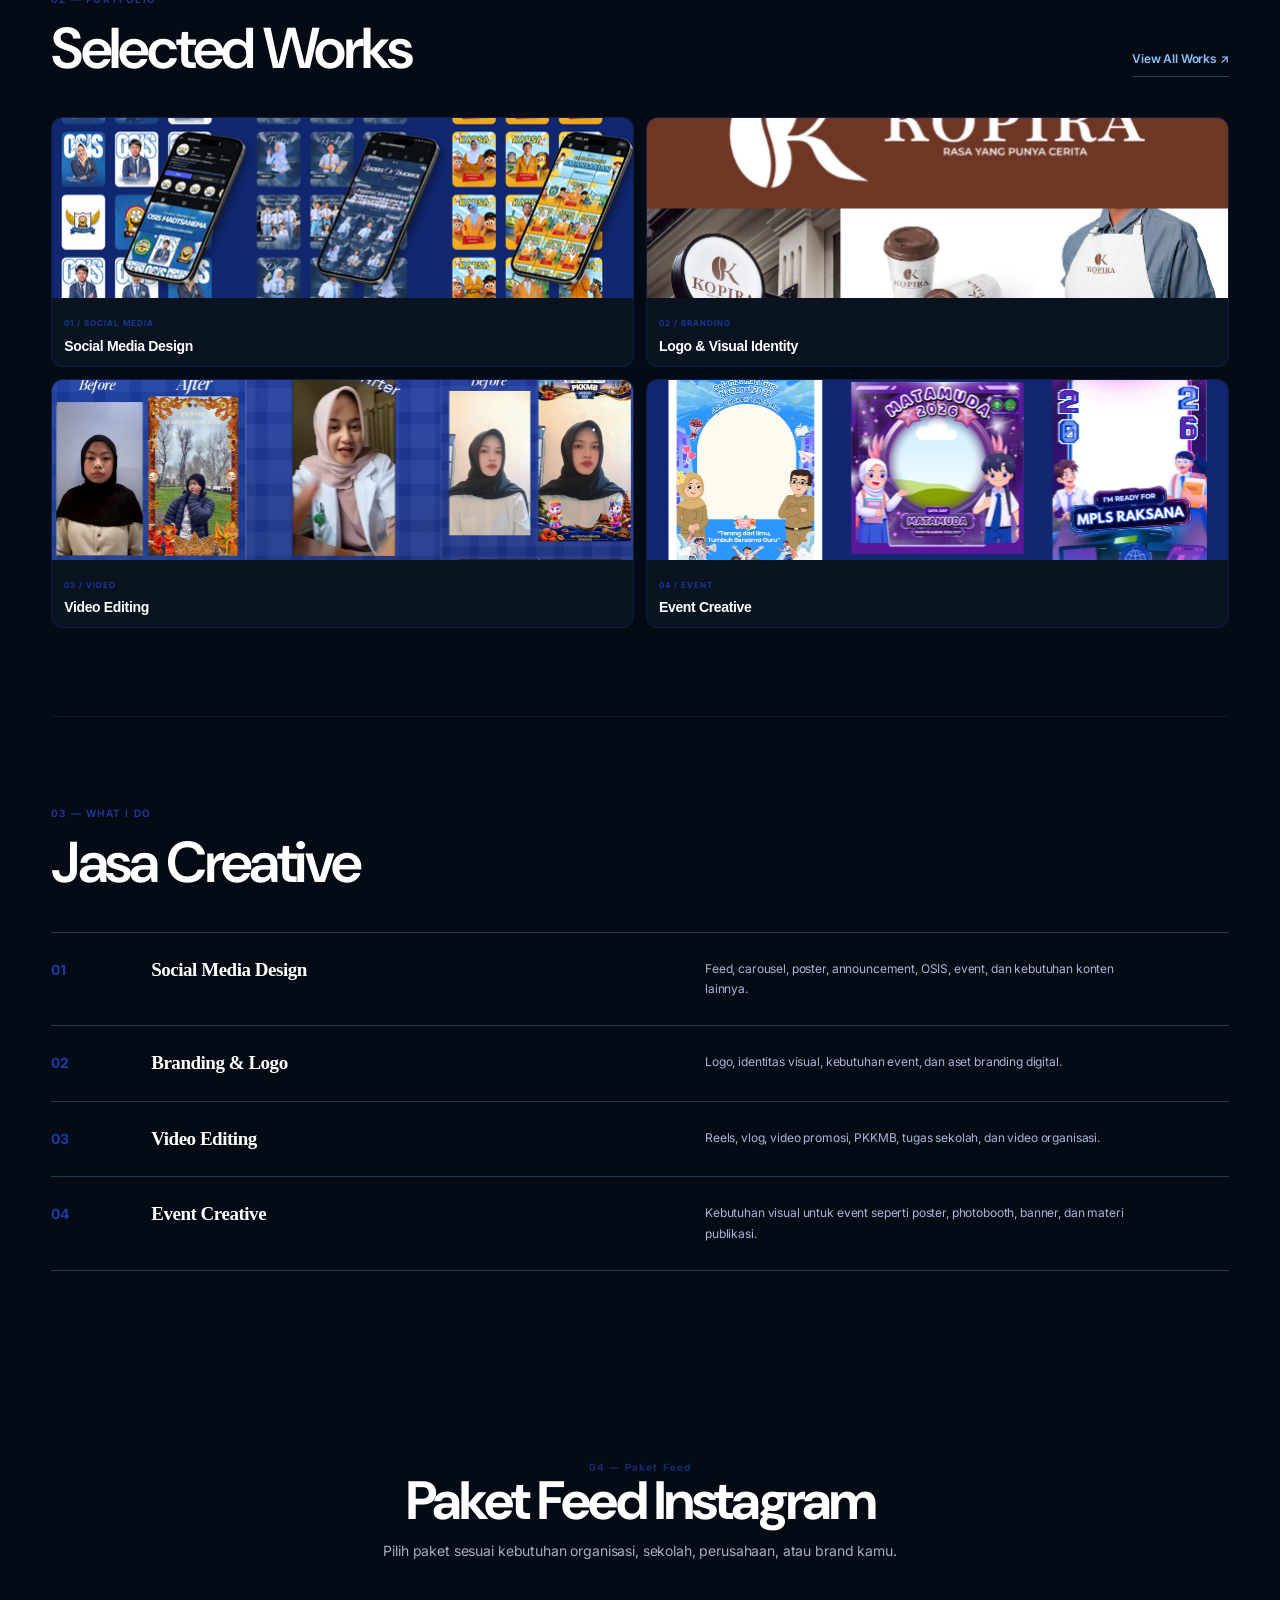
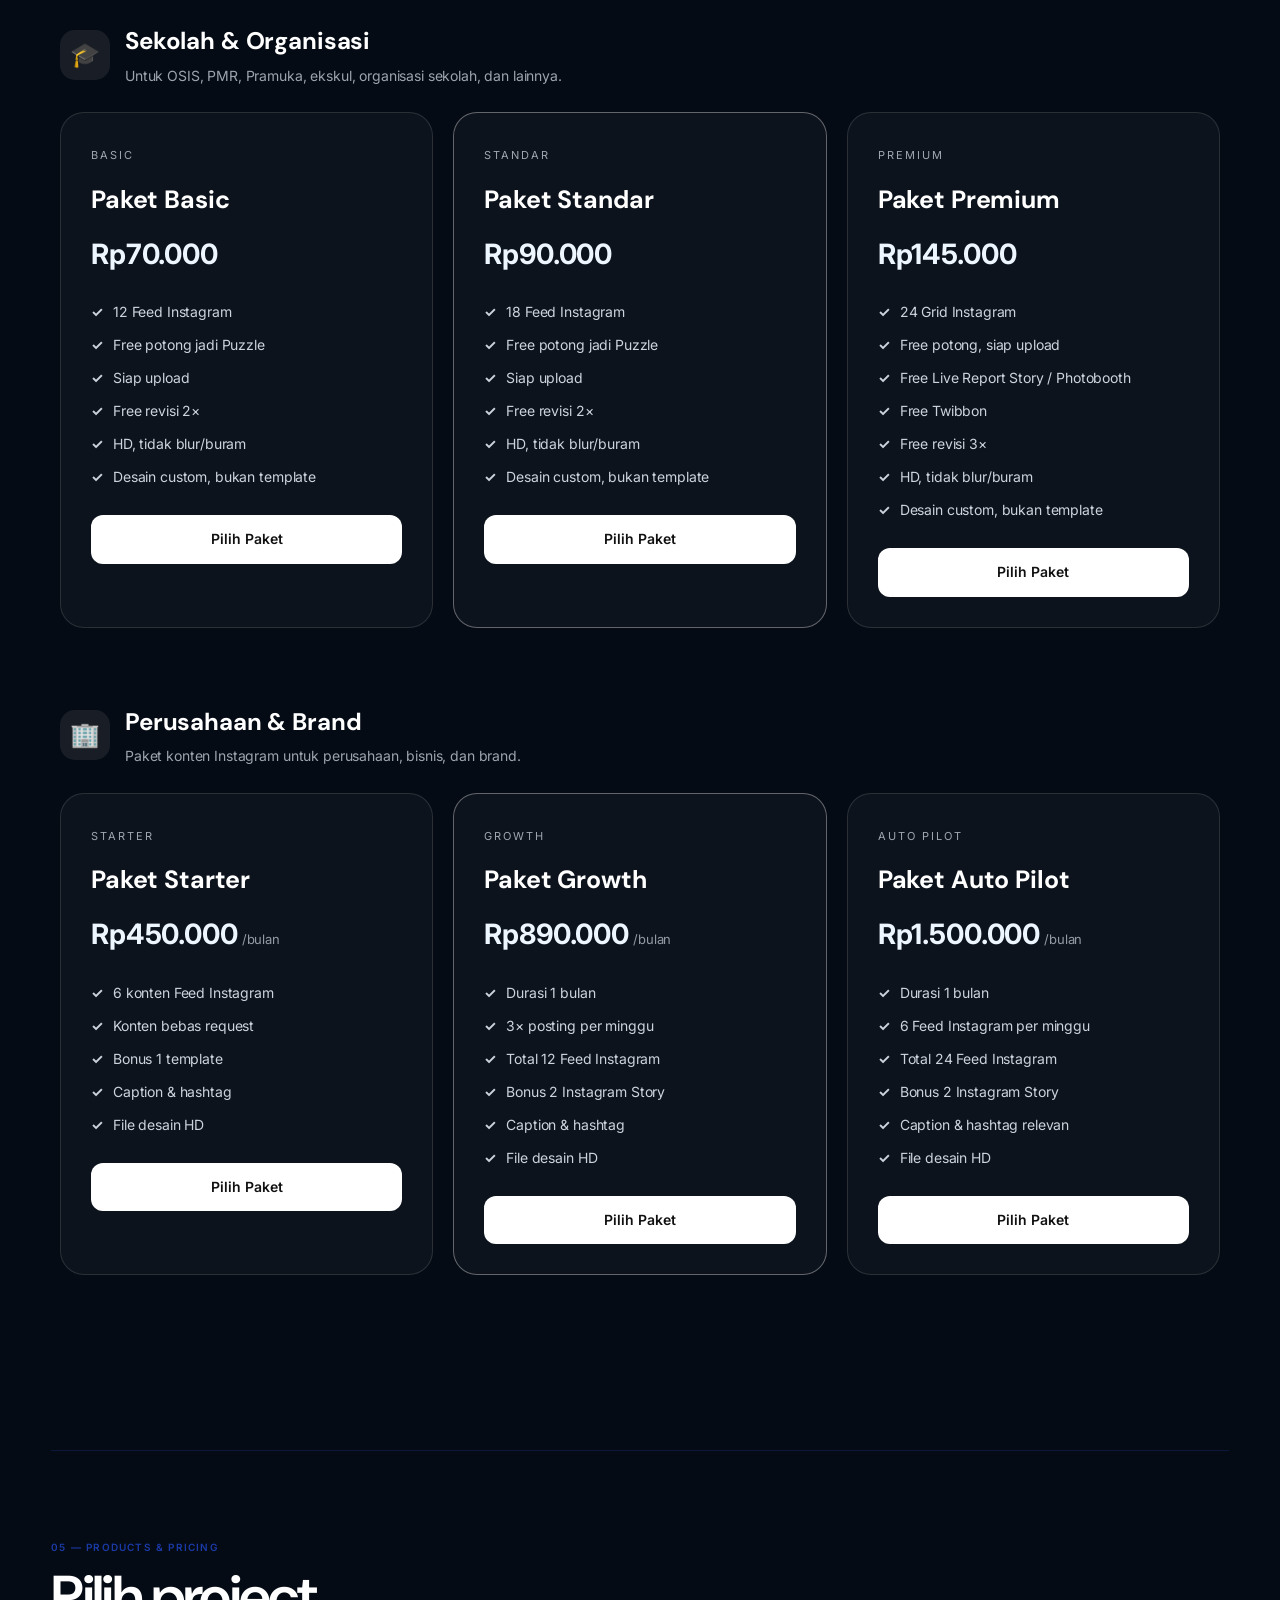
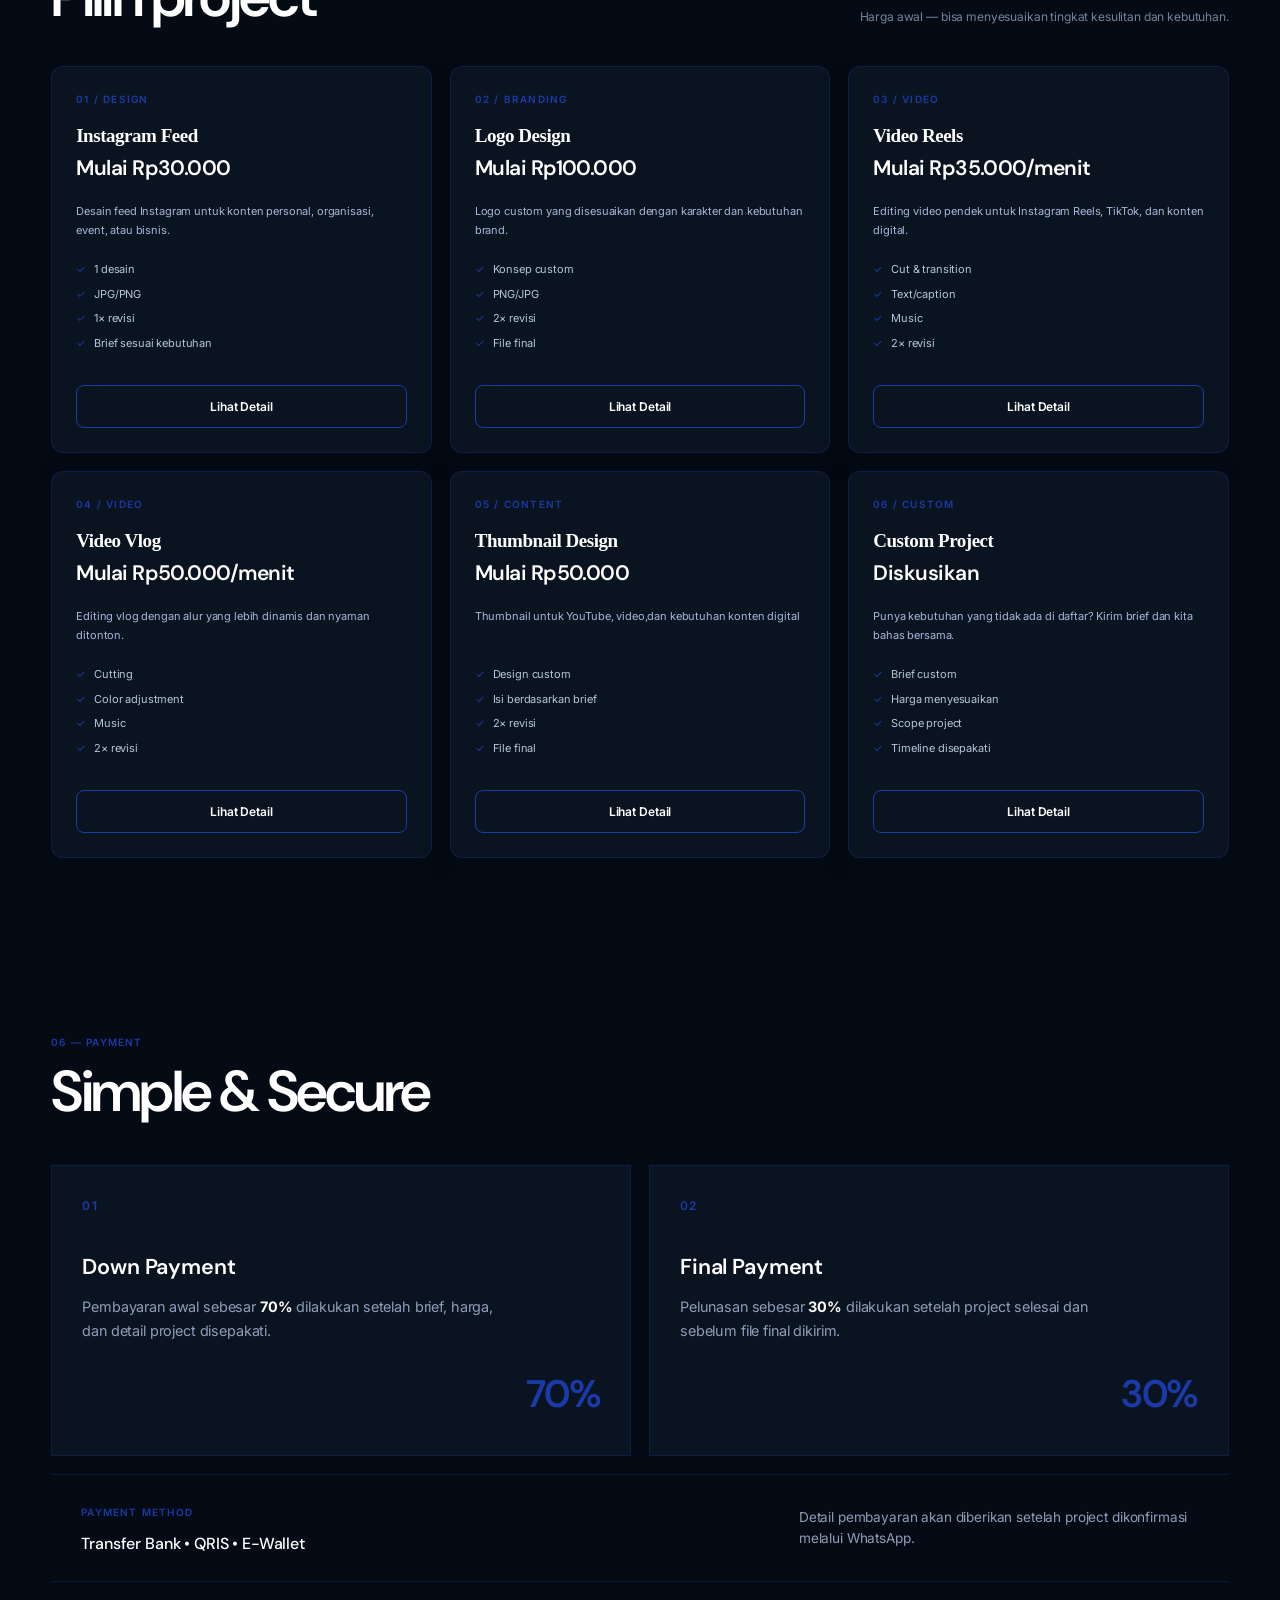
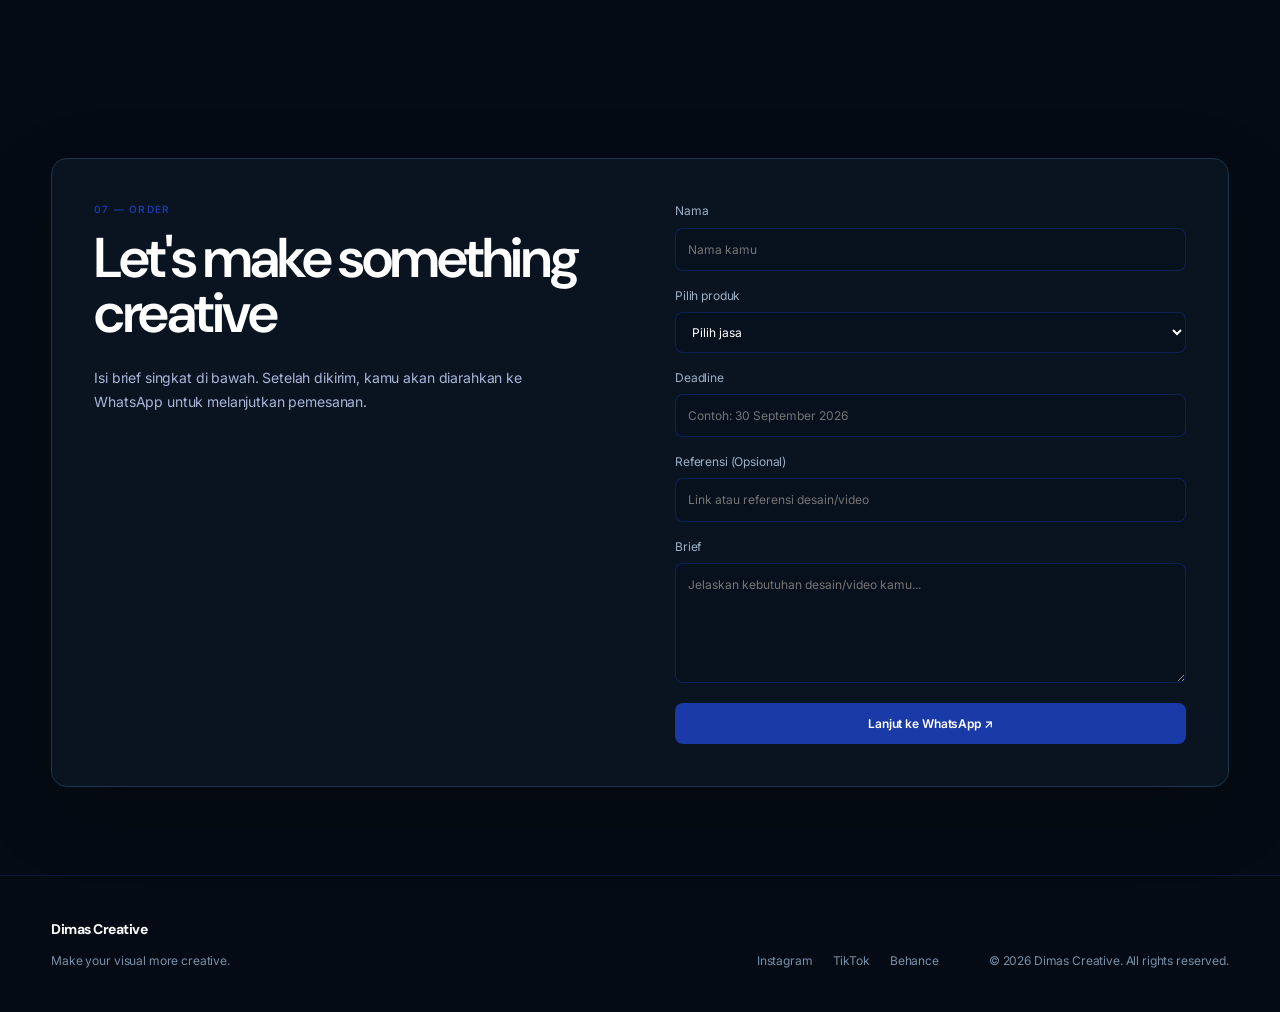
==== commit 796a529b: "feat: add Instagram feed packages" ====
--- a/index.html
+++ b/index.html
@@ -2,7 +2,7 @@
 <html lang="id">
 <head>
   <meta charset="UTF-8">
-  <meta name="viewport" content="width=device-width, initial-scale=1.0">
+<meta name="viewport" content="width=device-width, initial-scale=1, maximum-scale=1, minimum-scale=1, user-scalable=no, viewport-fit=cover">
   <meta name="theme-color" content="#07111f">
   <meta name="description" content="Dimas Creative — Graphic Design, Branding & Video Editing.">
   <title>Dimas Studio</title>
@@ -208,14 +208,167 @@
         <div><b>03</b><h3>Video Editing</h3><p>Reels, vlog, video promosi, PKKMB, tugas sekolah, dan video organisasi.</p></div>
         <div><b>04</b><h3>Event Creative</h3><p>Kebutuhan visual untuk event seperti poster, photobooth, banner, dan materi publikasi.</p></div>
      </div>
+</section><!-- ===============================
+     PAKET FEED
+=============================== -->
+<section class="packages-section" id="packages">
+  <div class="section-heading">
+    <p class="eyebrow">04 — Paket Feed</p>
+    <h2>Paket Feed Instagram</h2>
+    <p>Pilih paket sesuai kebutuhan organisasi, sekolah, perusahaan, atau brand kamu.</p>
+  </div>
+
+  <!-- SEKOLAH & ORGANISASI -->
+  <div class="package-group">
+    <div class="package-group-title">
+      <span>🎓</span>
+      <div>
+        <h3>Sekolah & Organisasi</h3>
+        <p>Untuk OSIS, PMR, Pramuka, ekskul, organisasi sekolah, dan lainnya.</p>
+      </div>
+    </div>
+
+    <div class="package-grid">
+
+      <article class="package-card">
+        <span class="package-label">BASIC</span>
+        <h3>Paket Basic</h3>
+        <div class="package-price">Rp70.000</div>
+
+        <ul>
+          <li>12 Feed Instagram</li>
+          <li>Free potong jadi Puzzle</li>
+          <li>Siap upload</li>
+          <li>Free revisi 2×</li>
+          <li>HD, tidak blur/buram</li>
+          <li>Desain custom, bukan template</li>
+        </ul>
+
+        <button class="package-btn" data-package="Paket Basic — Sekolah & Organisasi — Rp70.000">
+          Pilih Paket
+        </button>
+      </article>
+
+      <article class="package-card featured">
+        <span class="package-label">STANDAR</span>
+        <h3>Paket Standar</h3>
+        <div class="package-price">Rp90.000</div>
+
+        <ul>
+          <li>18 Feed Instagram</li>
+          <li>Free potong jadi Puzzle</li>
+          <li>Siap upload</li>
+          <li>Free revisi 2×</li>
+          <li>HD, tidak blur/buram</li>
+          <li>Desain custom, bukan template</li>
+        </ul>
+
+        <button class="package-btn" data-package="Paket Standar — Sekolah & Organisasi — Rp90.000">
+          Pilih Paket
+        </button>
+      </article>
+
+      <article class="package-card">
+        <span class="package-label">PREMIUM</span>
+        <h3>Paket Premium</h3>
+        <div class="package-price">Rp145.000</div>
+
+        <ul>
+          <li>24 Grid Instagram</li>
+          <li>Free potong, siap upload</li>
+          <li>Free Live Report Story / Photobooth</li>
+          <li>Free Twibbon</li>
+          <li>Free revisi 3×</li>
+          <li>HD, tidak blur/buram</li>
+          <li>Desain custom, bukan template</li>
+        </ul>
+
+        <button class="package-btn" data-package="Paket Premium — Sekolah & Organisasi — Rp145.000">
+          Pilih Paket
+        </button>
+      </article>
+
+    </div>
+  </div>
+
+  <!-- PERUSAHAAN & BRAND -->
+  <div class="package-group company-packages">
+    <div class="package-group-title">
+      <span>🏢</span>
+      <div>
+        <h3>Perusahaan & Brand</h3>
+        <p>Paket konten Instagram untuk perusahaan, bisnis, dan brand.</p>
+      </div>
+    </div>
+
+    <div class="package-grid">
+
+      <article class="package-card">
+        <span class="package-label">STARTER</span>
+        <h3>Paket Starter</h3>
+        <div class="package-price">Rp450.000<span>/bulan</span></div>
+
+        <ul>
+          <li>6 konten Feed Instagram</li>
+          <li>Konten bebas request</li>
+          <li>Bonus 1 template</li>
+          <li>Caption & hashtag</li>
+          <li>File desain HD</li>
+        </ul>
+
+        <button class="package-btn" data-package="Paket Starter — Perusahaan & Brand — Rp450.000/bulan">
+          Pilih Paket
+        </button>
+      </article>
+
+      <article class="package-card featured">
+        <span class="package-label">GROWTH</span>
+        <h3>Paket Growth</h3>
+        <div class="package-price">Rp890.000<span>/bulan</span></div>
+
+        <ul>
+          <li>Durasi 1 bulan</li>
+          <li>3× posting per minggu</li>
+          <li>Total 12 Feed Instagram</li>
+          <li>Bonus 2 Instagram Story</li>
+          <li>Caption & hashtag</li>
+          <li>File desain HD</li>
+        </ul>
+
+        <button class="package-btn" data-package="Paket Growth — Perusahaan & Brand — Rp890.000/bulan">
+          Pilih Paket
+        </button>
+      </article>
+
+      <article class="package-card">
+        <span class="package-label">AUTO PILOT</span>
+        <h3>Paket Auto Pilot</h3>
+        <div class="package-price">Rp1.500.000<span>/bulan</span></div>
+
+        <ul>
+          <li>Durasi 1 bulan</li>
+          <li>6 Feed Instagram per minggu</li>
+          <li>Total 24 Feed Instagram</li>
+          <li>Bonus 2 Instagram Story</li>
+          <li>Caption & hashtag relevan</li>
+          <li>File desain HD</li>
+        </ul>
+
+        <button class="package-btn" data-package="Paket Auto Pilot — Perusahaan & Brand — Rp1.500.000/bulan">
+          Pilih Paket
+        </button>
+      </article>
+
+    </div>
+  </div>
 </section>
 
     <section class="section products" id="products">
-      <div class="section-head row"><div><p class="eyebrow">04 — PRODUCTS & PRICING</p><h2>Pilih <span>project</span></h2></div><p class="muted">Harga awal — bisa menyesuaikan tingkat kesulitan dan kebutuhan.</p></div>
+      <div class="section-head row"><div><p class="eyebrow">05 — PRODUCTS & PRICING</p><h2>Pilih <span>project</span></h2></div><p class="muted">Harga awal — bisa menyesuaikan tingkat kesulitan dan kebutuhan.</p></div>
       <div class="product-grid" id="productGrid"></div>
     </section> <section class="section payment" id="payment">
   <div class="section-head">
-    <p class="eyebrow">05 — PAYMENT</p>
+    <p class="eyebrow">06 — PAYMENT</p>
     <h2>Simple & <span>Secure</span></h2>
   </div>
   
@@ -263,7 +416,7 @@
 
     <section class="section order" id="order">
       <div class="order-box">
-        <div><p class="eyebrow">06 — ORDER</p><h2>Let's make something<br><span>creative</span></h2><p>Isi brief singkat di bawah. Setelah dikirim, kamu akan diarahkan ke WhatsApp untuk melanjutkan pemesanan.</p></div>
+        <div><p class="eyebrow">07 — ORDER</p><h2>Let's make something<br><span>creative</span></h2><p>Isi brief singkat di bawah. Setelah dikirim, kamu akan diarahkan ke WhatsApp untuk melanjutkan pemesanan.</p></div>
         <form id="orderForm">
           <label>Nama<input id="name" type="text" placeholder="Nama kamu" required></label>
           <label>Pilih produk<select id="product" required><option value="">Pilih jasa</option></select></label>
@@ -305,6 +458,21 @@
     </div>
   </div>
 
-  <script src="script.js"></script>
+<script src="script.js"></script>
+
+<!-- Start of Tawk.to Script -->
+<script type="text/javascript">
+var Tawk_API=Tawk_API||{}, Tawk_LoadStart=new Date();
+(function(){
+var s1=document.createElement("script"),s0=document.getElementsByTagName("script")[0];
+s1.async=true;
+s1.src='https://embed.tawk.to/6ab9eeecdff27f343f63f481/1k3j4qj8u';
+s1.charset='UTF-8';
+s1.setAttribute('crossorigin','*');
+s0.parentNode.insertBefore(s1,s0);
+})();
+</script>
+<!-- End of Tawk.to Script -->
+
 </body>
 </html>
--- a/style.css
+++ b/style.css
@@ -1080,4 +1080,233 @@
   to {
     transform: translateX(-50%);
   }
+}/* =========================================
+   PREVENT MOBILE HORIZONTAL SCROLL
+   ========================================= */
+
+html,
+body {
+  width: 100%;
+  max-width: 100%;
+  overflow-x: hidden;
+}
+
+body {
+  position: relative;
+}
+
+img,
+video,
+canvas,
+svg {
+  max-width: 100%;
+}
+
+* {
+  box-sizing: border-box;
+}/* FIX POSISI LOGO LOADING */
+.loader {
+  position: fixed;
+  inset: 0;
+  width: 100%;
+  height: 100dvh;
+
+  display: flex;
+  align-items: center;
+  justify-content: center;
+
+  overflow: hidden;
+  z-index: 99999;
+}
+
+.loader-logo {
+  position: absolute;
+  left: 50%;
+  top: 50%;
+  transform: translate(-50%, -50%);
+
+  max-width: 90vw;
+  margin: 0;
+
+  user-select: none;
+  -webkit-user-select: none;
+  -webkit-user-drag: none;
+  pointer-events: none;
+}/* =================================
+   PAKET FEED INSTAGRAM
+================================= */
+
+.packages-section {
+  padding: 100px 20px;
+  max-width: 1200px;
+  margin: 0 auto;
+}
+
+.section-heading {
+  text-align: center;
+  margin-bottom: 60px;
+}
+
+.section-number {
+  display: block;
+  font-size: 12px;
+  letter-spacing: 3px;
+  opacity: .6;
+  margin-bottom: 10px;
+}
+
+.section-heading h2 {
+  margin: 0 0 12px;
+  font-size: clamp(32px, 5vw, 54px);
+}
+
+.section-heading p {
+  max-width: 650px;
+  margin: auto;
+  opacity: .7;
+}
+
+.package-group {
+  margin-bottom: 75px;
+}
+
+.package-group-title {
+  display: flex;
+  align-items: center;
+  gap: 15px;
+  margin-bottom: 25px;
+}
+
+.package-group-title > span {
+  width: 50px;
+  height: 50px;
+  display: grid;
+  place-items: center;
+  border-radius: 15px;
+  background: rgba(255,255,255,.08);
+  font-size: 24px;
+}
+
+.package-group-title h3 {
+  margin: 0 0 4px;
+  font-size: 24px;
+}
+
+.package-group-title p {
+  margin: 0;
+  opacity: .65;
+  font-size: 14px;
+}
+
+.package-grid {
+  display: grid;
+  grid-template-columns: repeat(3, 1fr);
+  gap: 20px;
+}
+
+.package-card {
+  position: relative;
+  padding: 30px;
+  border: 1px solid rgba(255,255,255,.12);
+  border-radius: 24px;
+  background: rgba(255,255,255,.035);
+  transition: transform .25s ease, border-color .25s ease;
+}
+
+.package-card:hover {
+  transform: translateY(-6px);
+  border-color: rgba(255,255,255,.3);
+}
+
+.package-card.featured {
+  border-color: rgba(255,255,255,.35);
+}
+
+.package-label {
+  display: inline-block;
+  font-size: 11px;
+  letter-spacing: 2px;
+  opacity: .65;
+  margin-bottom: 15px;
+}
+
+.package-card h3 {
+  margin: 0 0 12px;
+  font-size: 25px;
+}
+
+.package-price {
+  font-size: 28px;
+  font-weight: 700;
+  margin-bottom: 25px;
+}
+
+.package-price span {
+  font-size: 13px;
+  font-weight: 400;
+  opacity: .6;
+  margin-left: 4px;
+}
+
+.package-card ul {
+  list-style: none;
+  padding: 0;
+  margin: 0 0 28px;
+}
+
+.package-card li {
+  position: relative;
+  padding-left: 22px;
+  margin-bottom: 12px;
+  font-size: 14px;
+  line-height: 1.5;
+  opacity: .85;
+}
+
+.package-card li::before {
+  content: "✓";
+  position: absolute;
+  left: 0;
+  font-weight: 700;
+}
+
+.package-btn {
+  width: 100%;
+  border: 0;
+  padding: 13px 18px;
+  border-radius: 12px;
+  cursor: pointer;
+  font: inherit;
+  font-weight: 600;
+  background: #fff;
+  color: #111;
+  transition: transform .2s ease, opacity .2s ease;
+}
+
+.package-btn:hover {
+  transform: translateY(-2px);
+  opacity: .9;
+}
+
+.company-packages {
+  margin-top: 30px;
+}
+
+/* MOBILE */
+@media (max-width: 850px) {
+  .package-grid {
+    grid-template-columns: 1fr;
+  }
+
+  .packages-section {
+    padding: 75px 18px;
+  }
+
+  .package-card {
+    padding: 25px;
+  }
+
+  .package-group-title {
+    align-items: flex-start;
+  }
 }
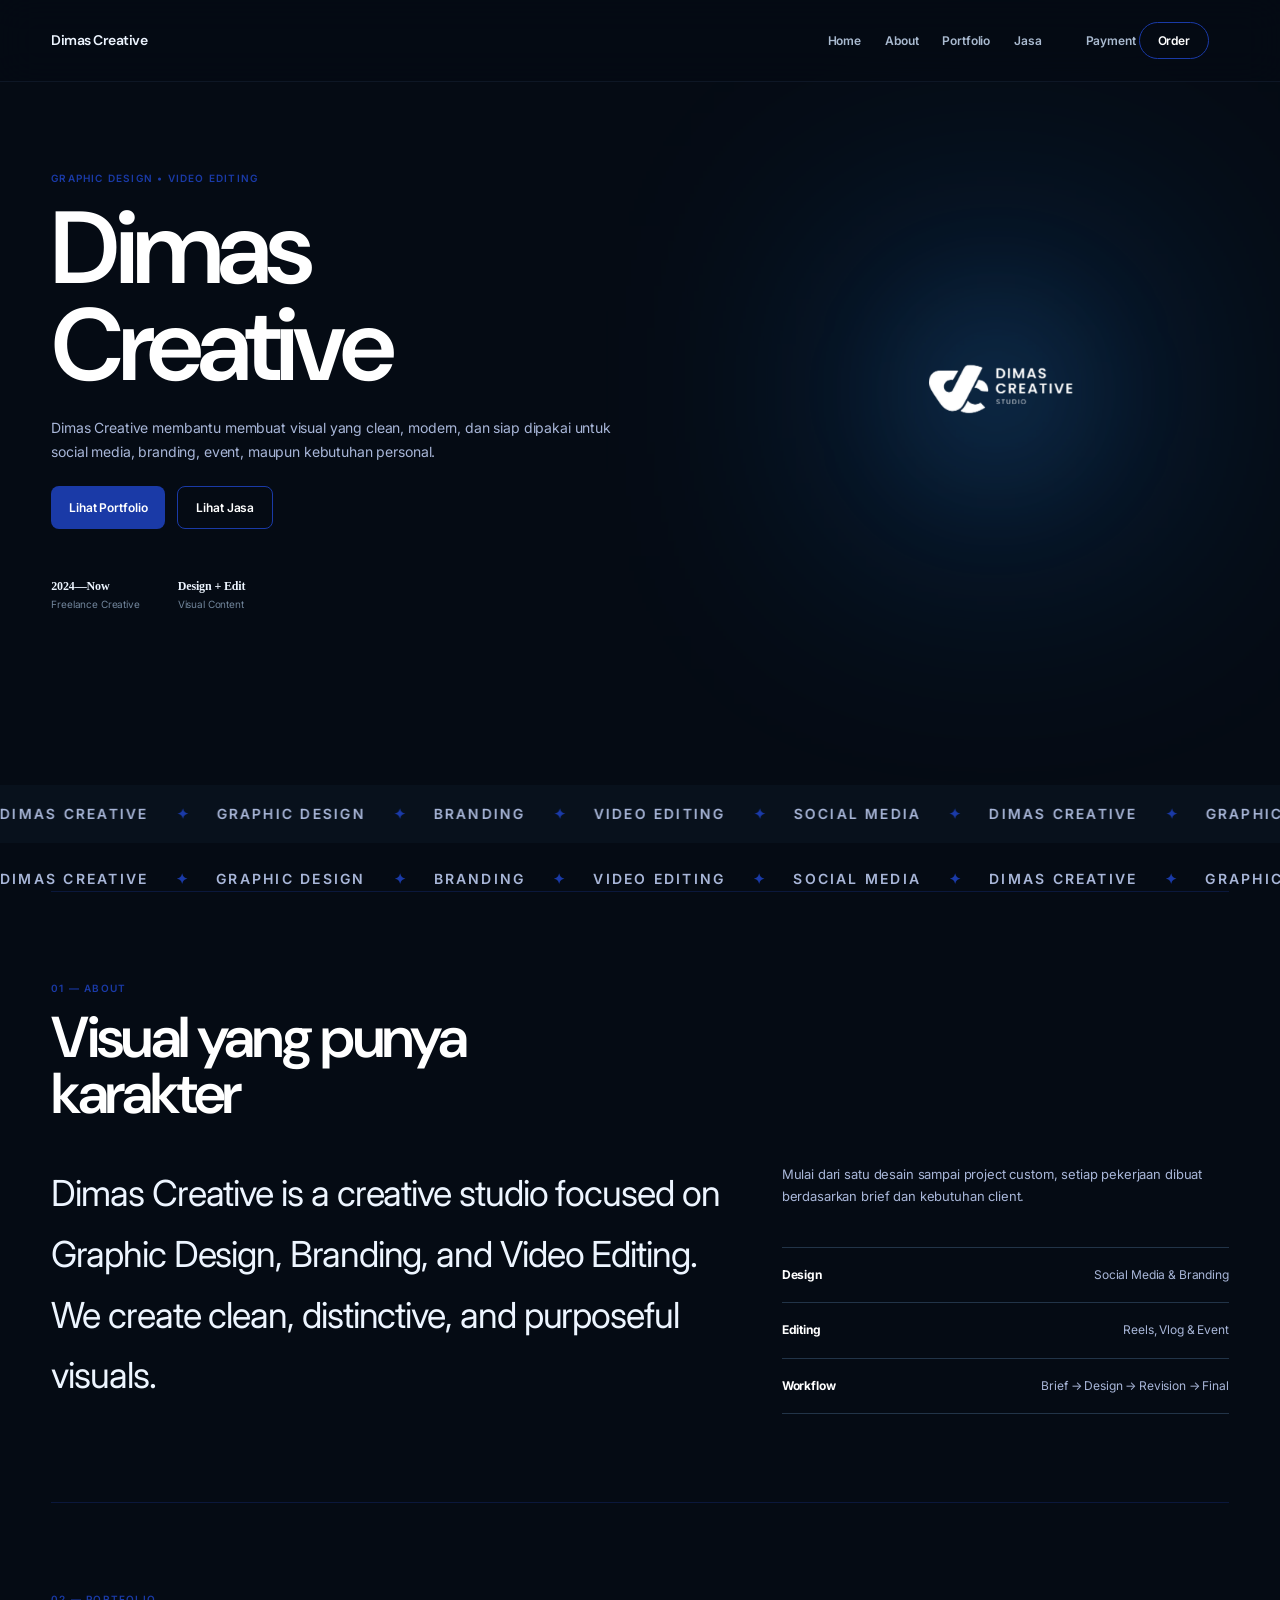
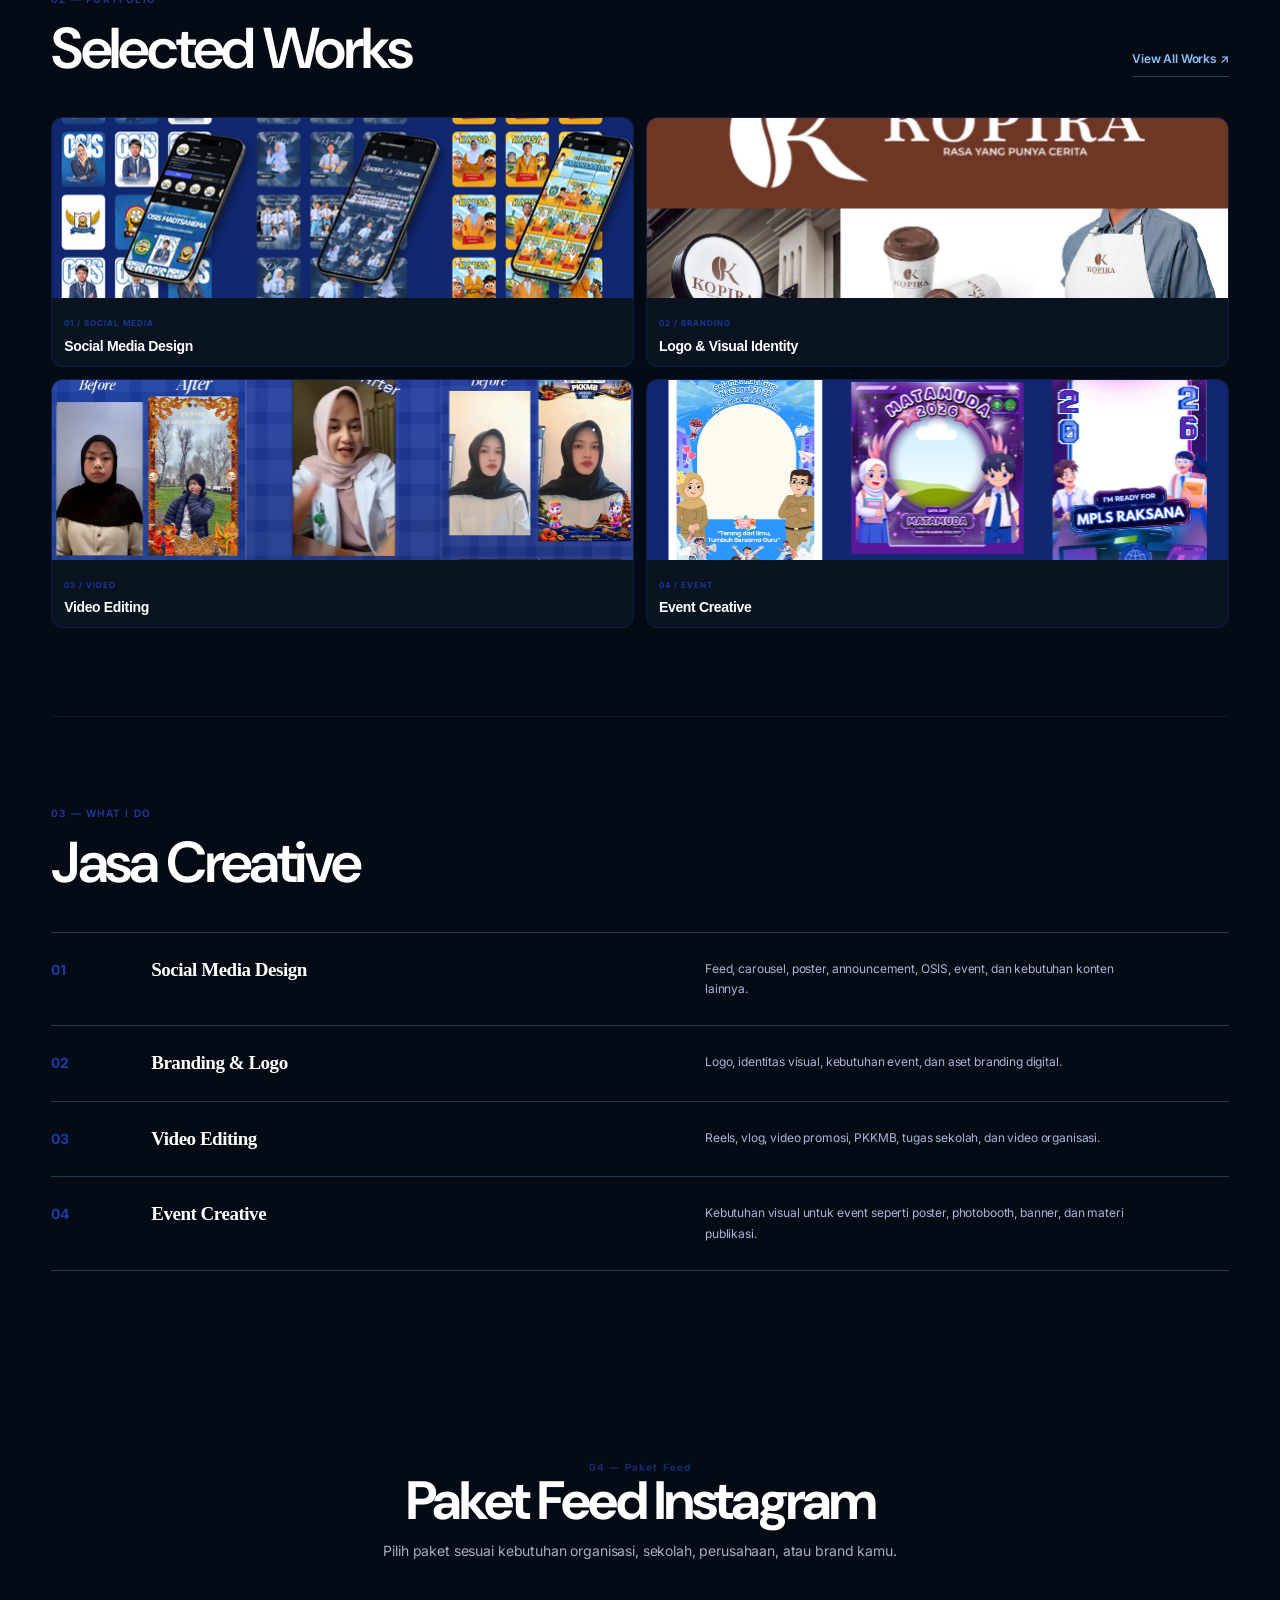
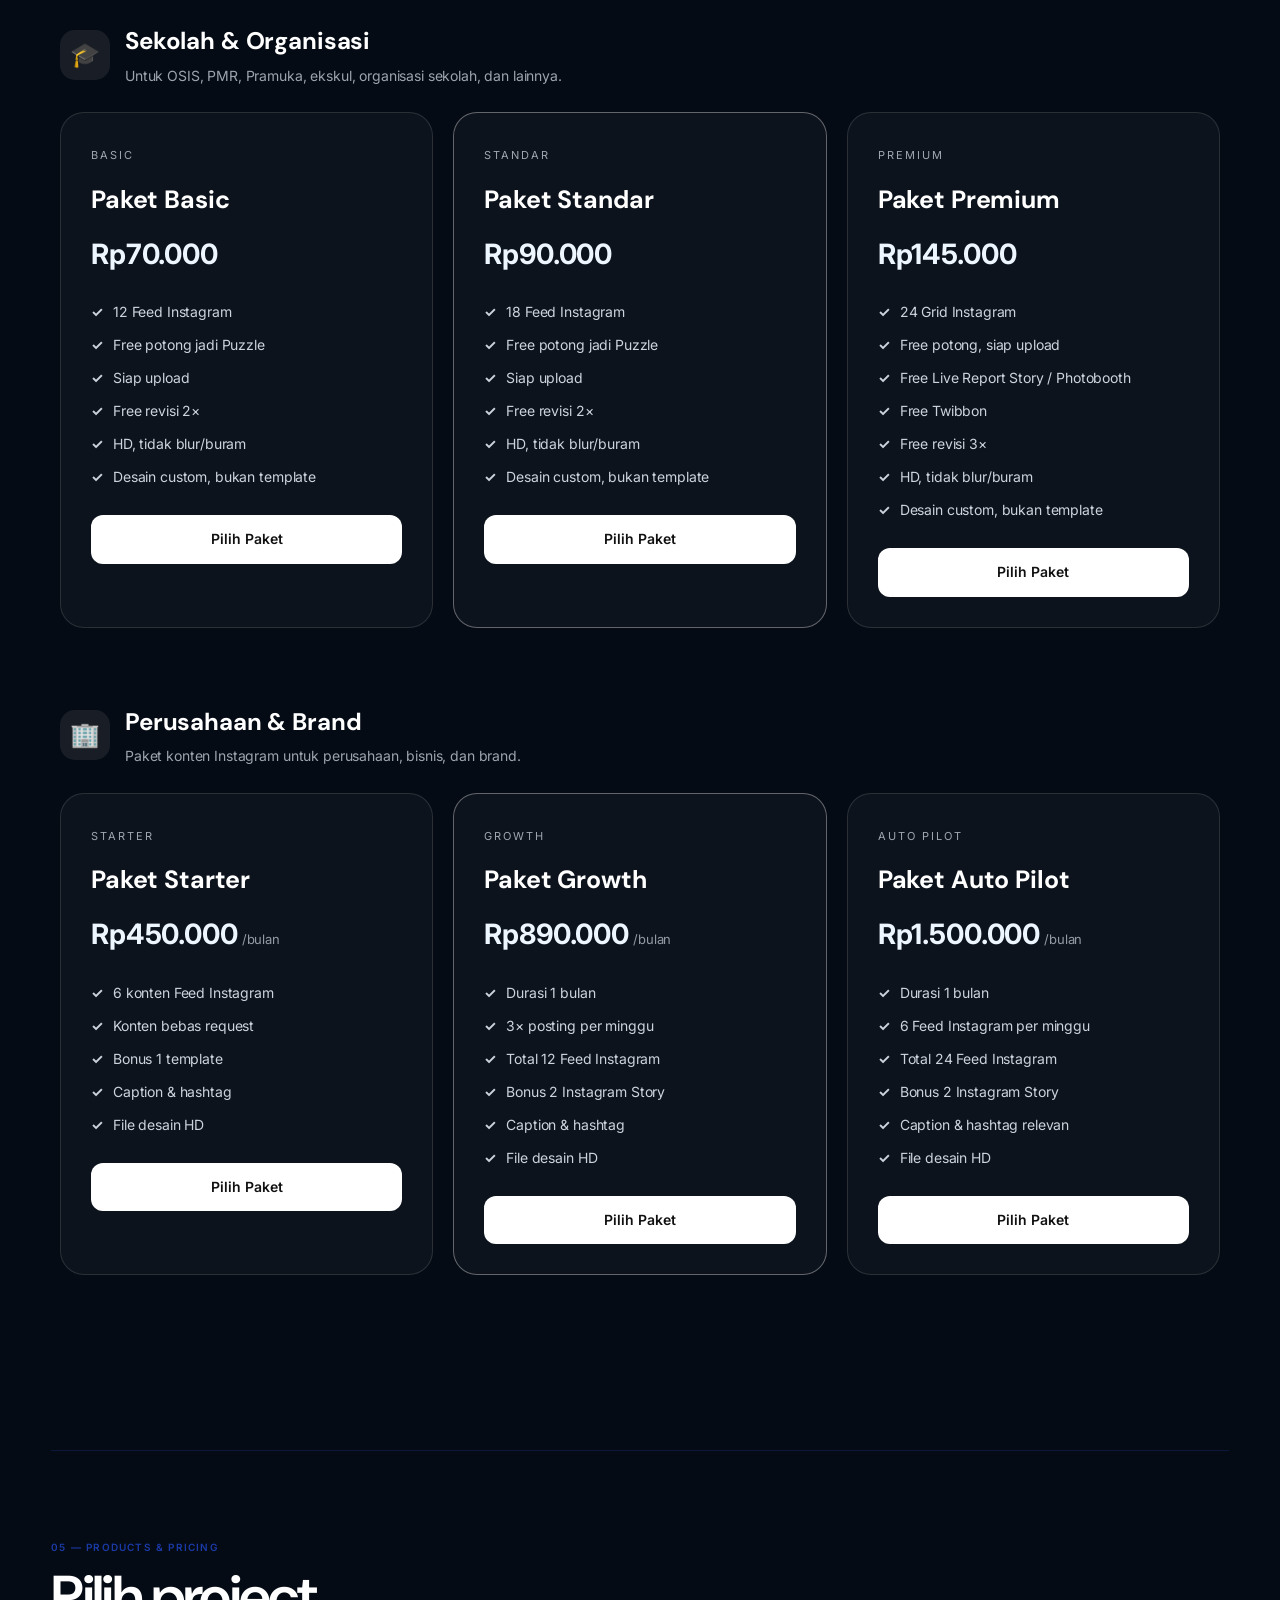
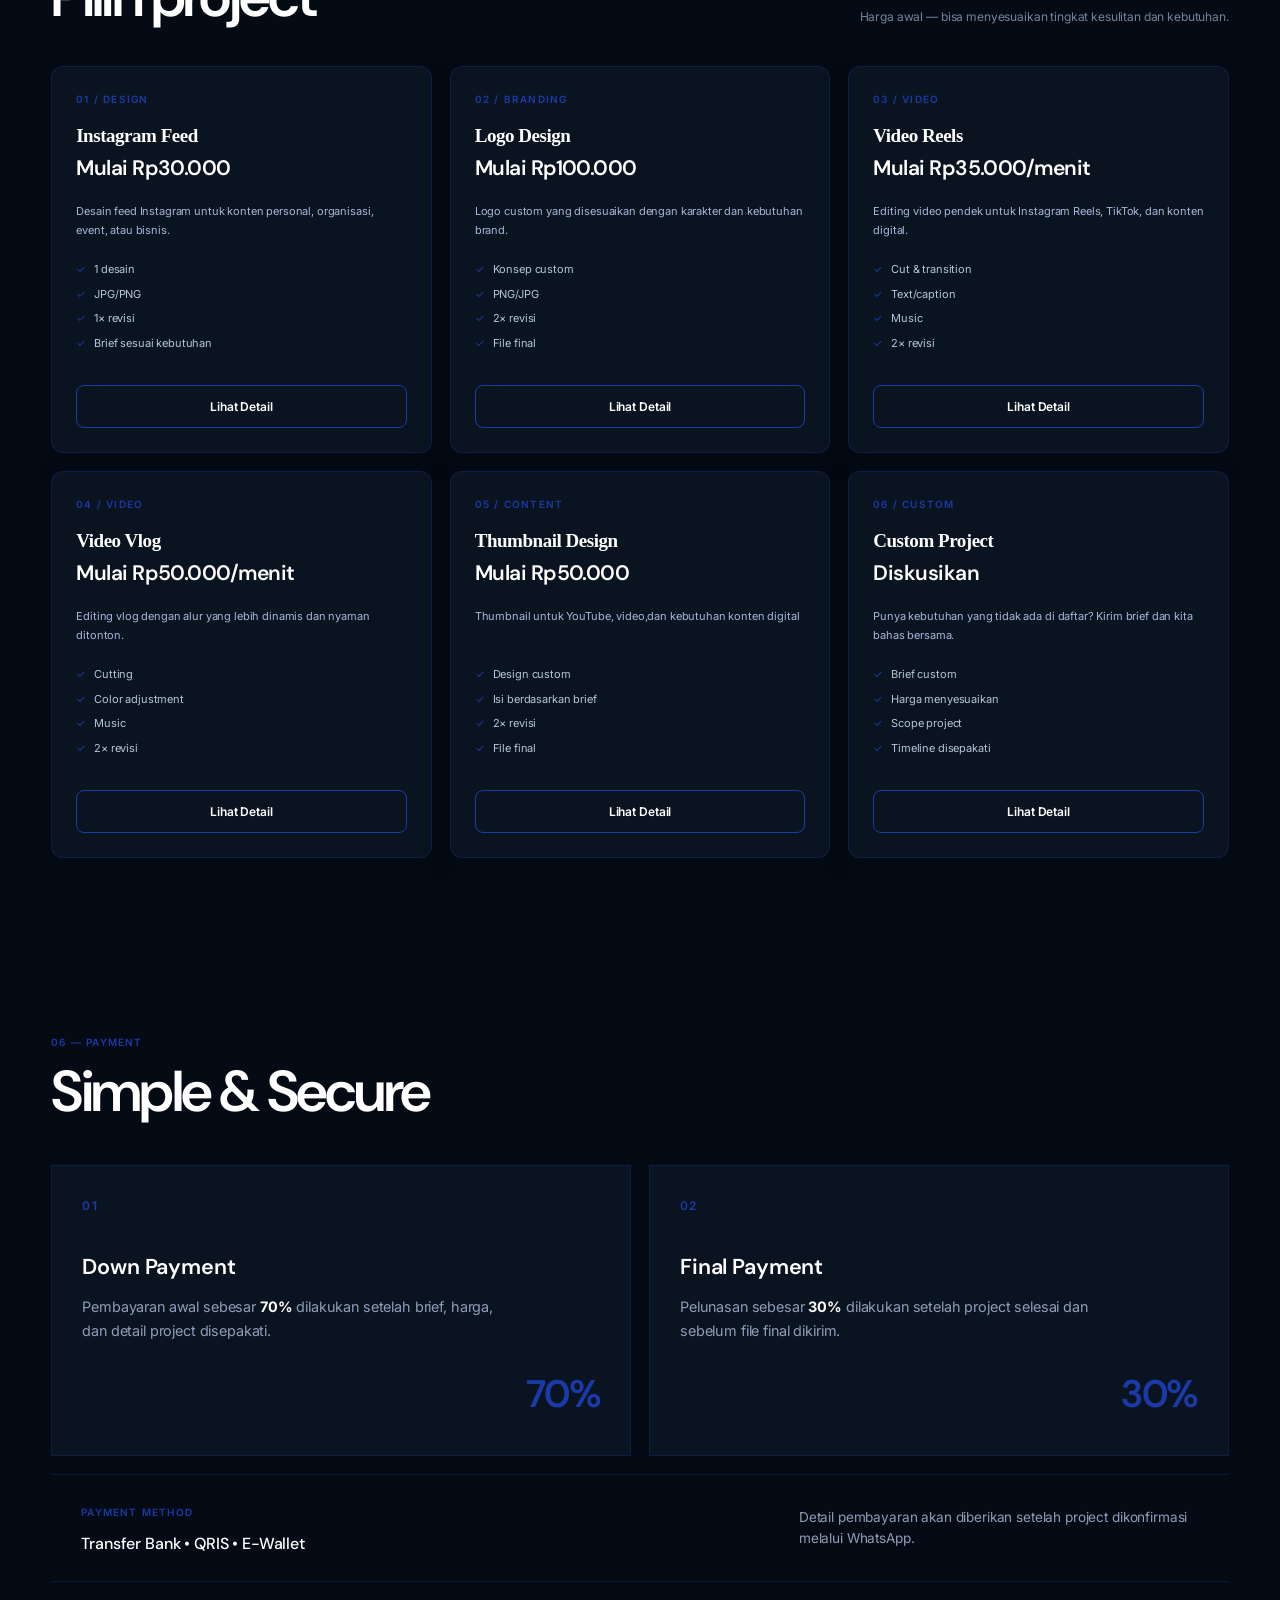
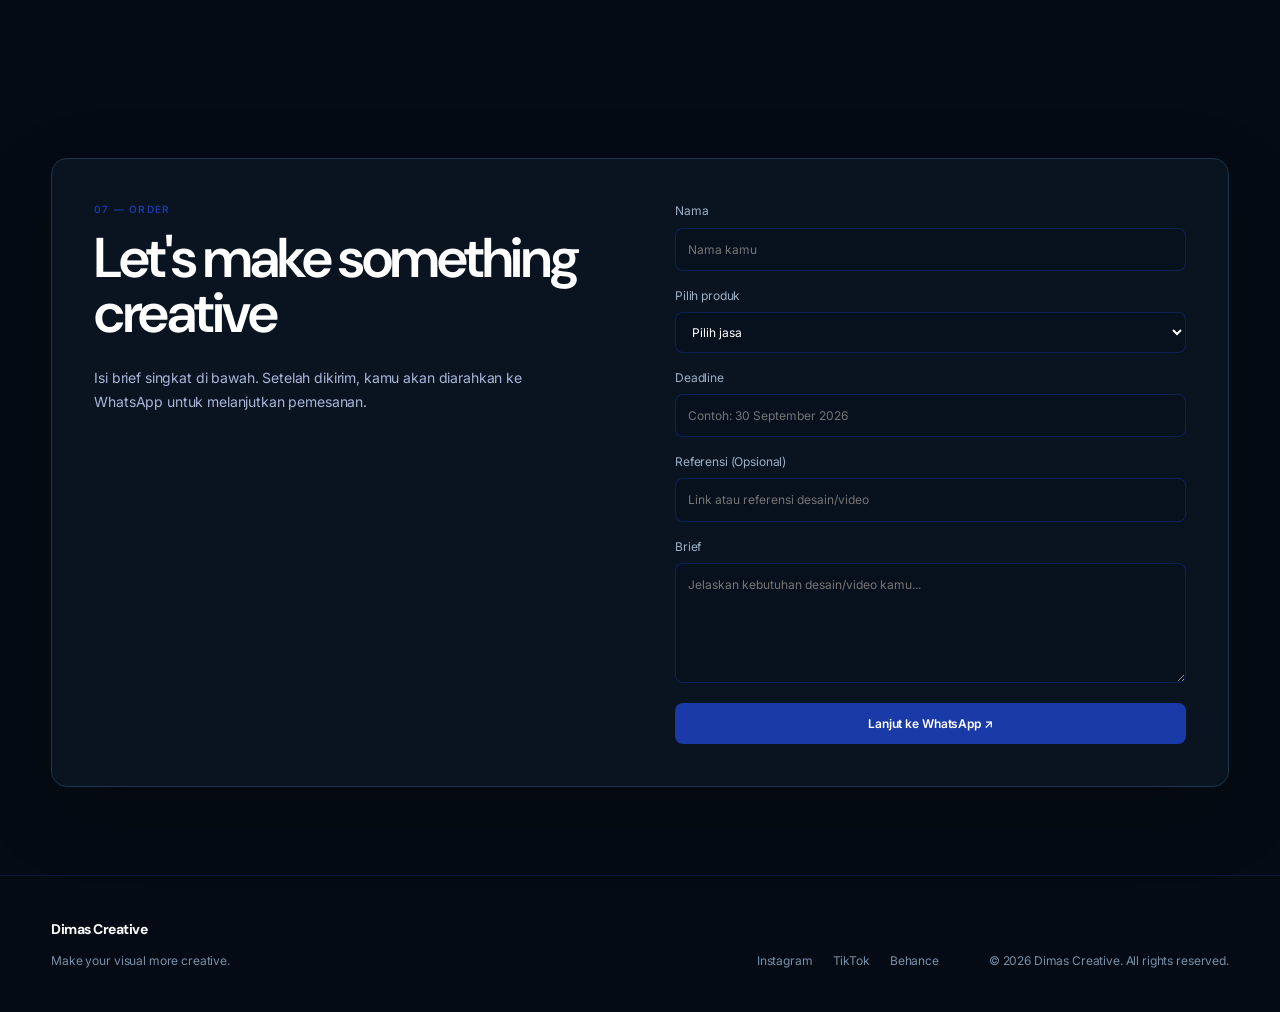
==== commit 6a1721f8: "fix: point Produk nav to Instagram packages" ====
--- a/index.html
+++ b/index.html
@@ -23,7 +23,7 @@
       <a href="#about">About</a>
       <a href="#portfolio">Portfolio</a>
       <a href="#services">Jasa</a>
-      <a href="#products">Produk</a>
+     <section class="packages-section" id="packages">
       <a href="#payment">Payment</a>
       <a href="#order" class="nav-cta">Order</a>
     </nav>
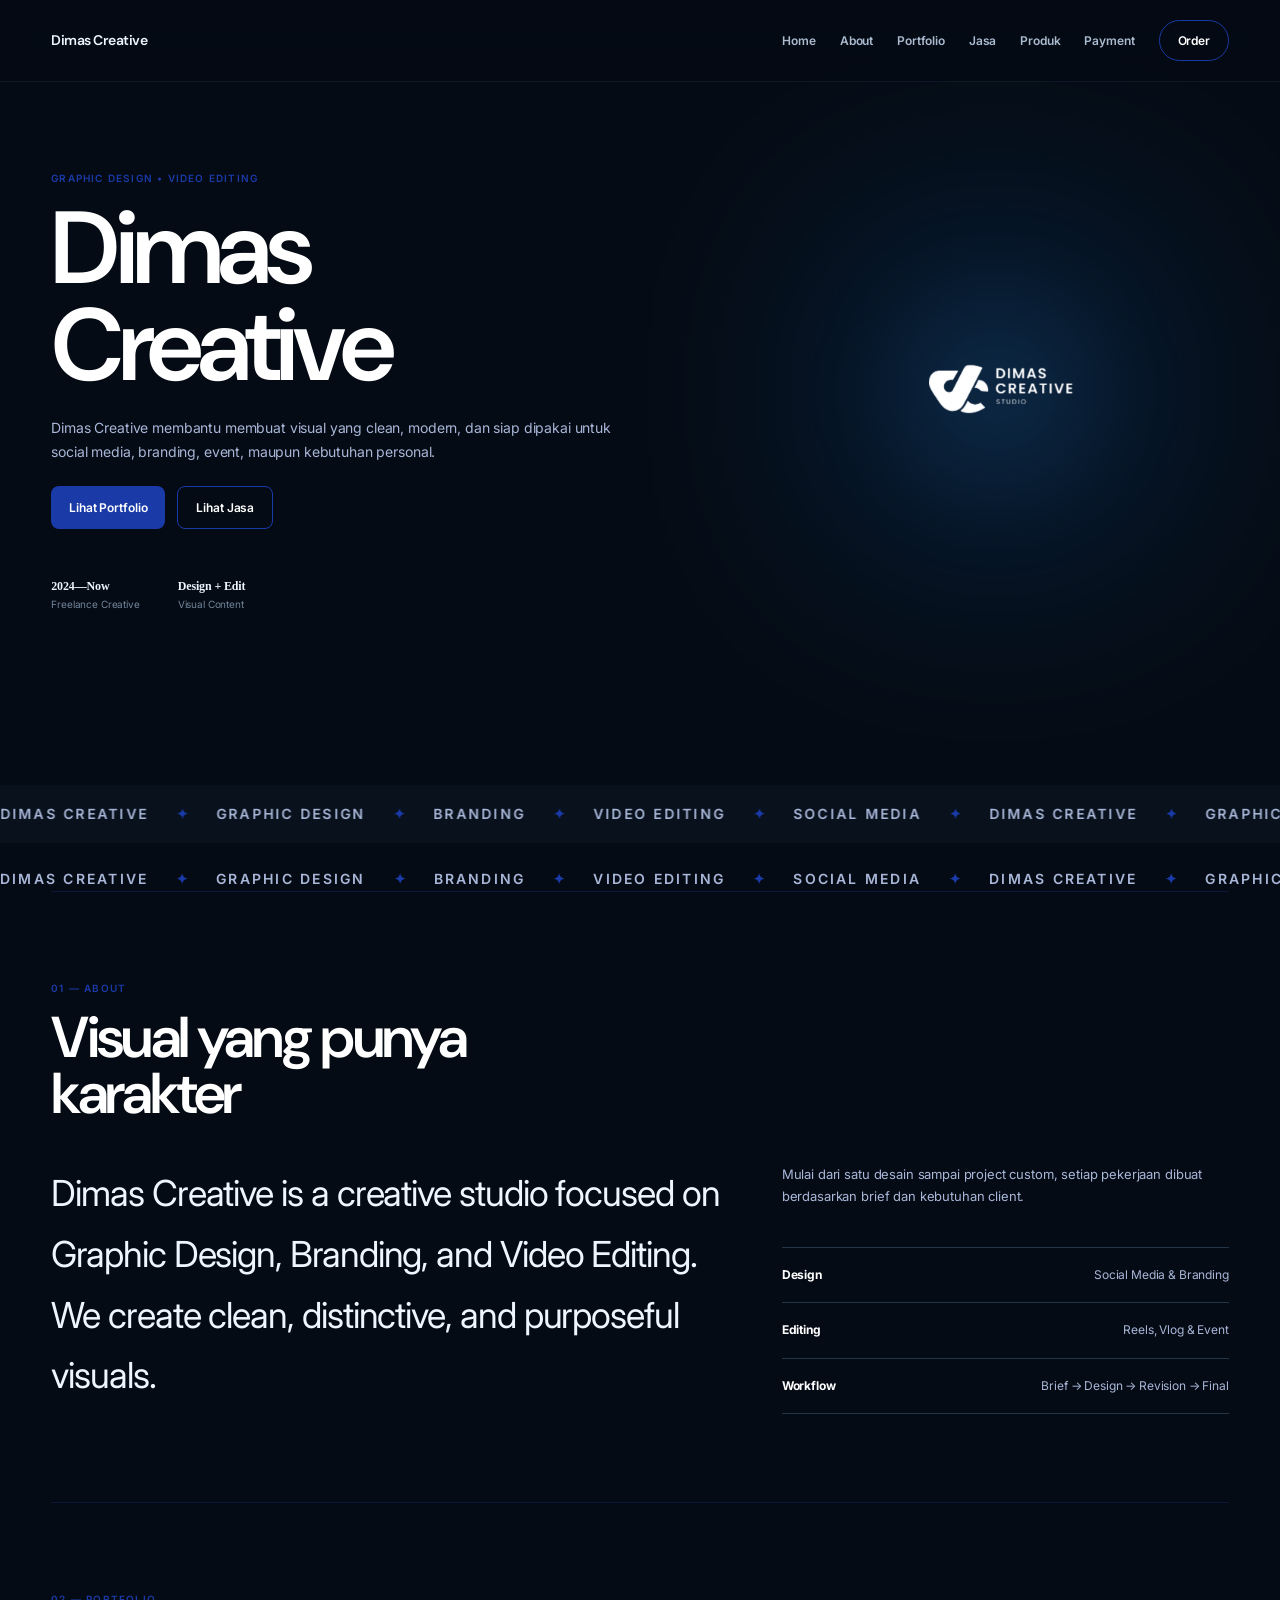
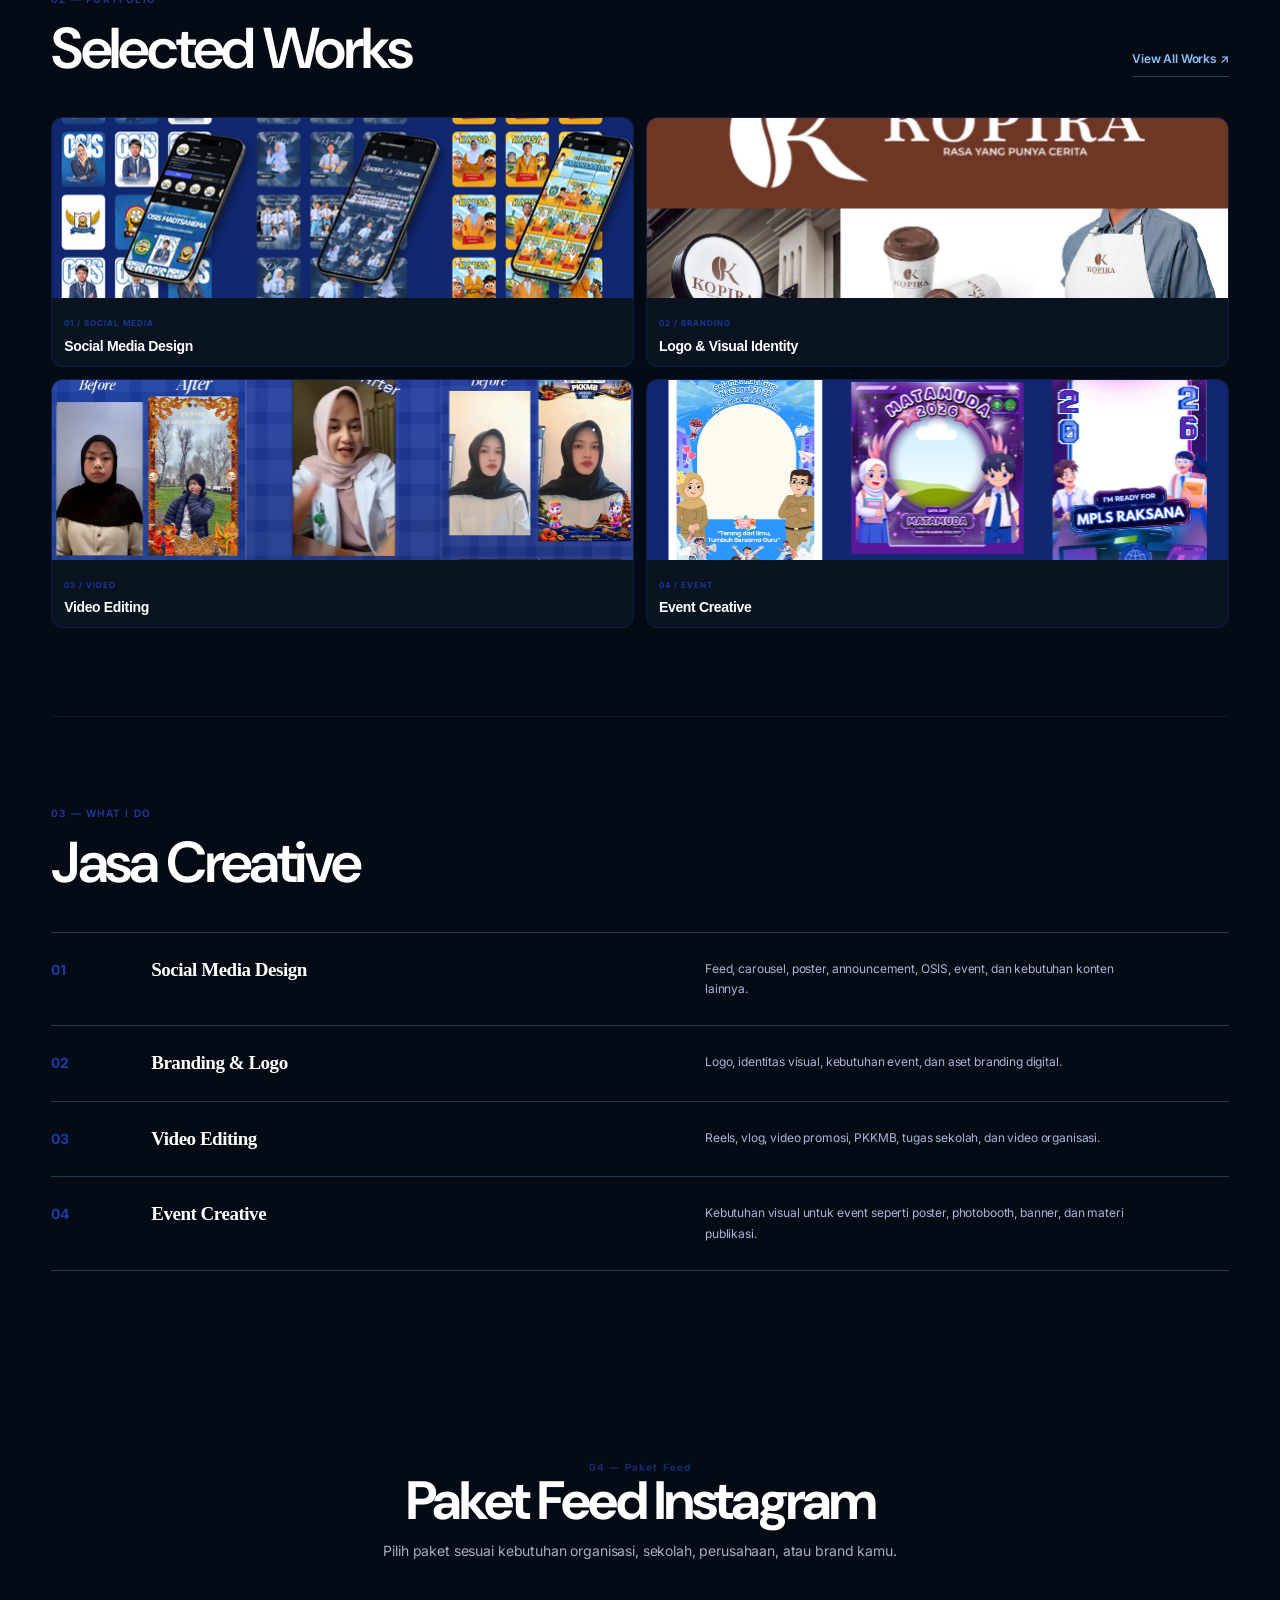
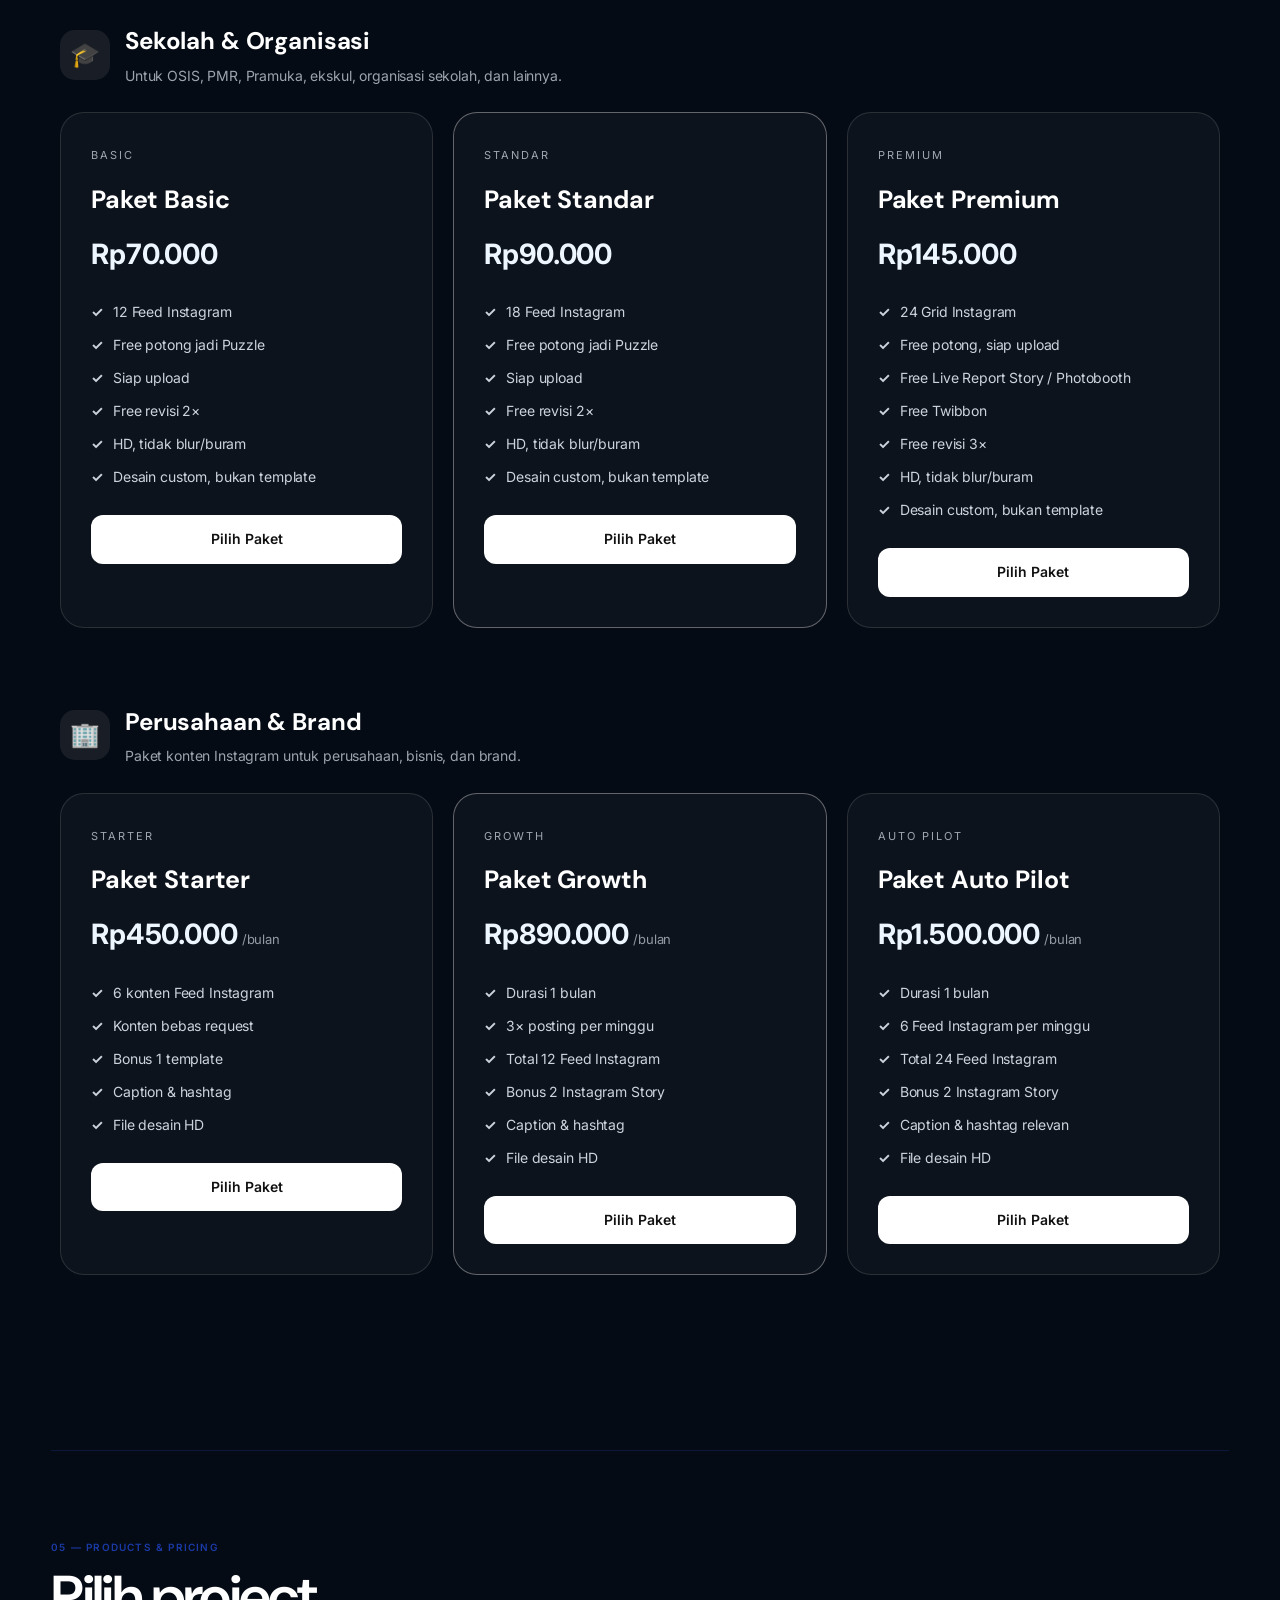
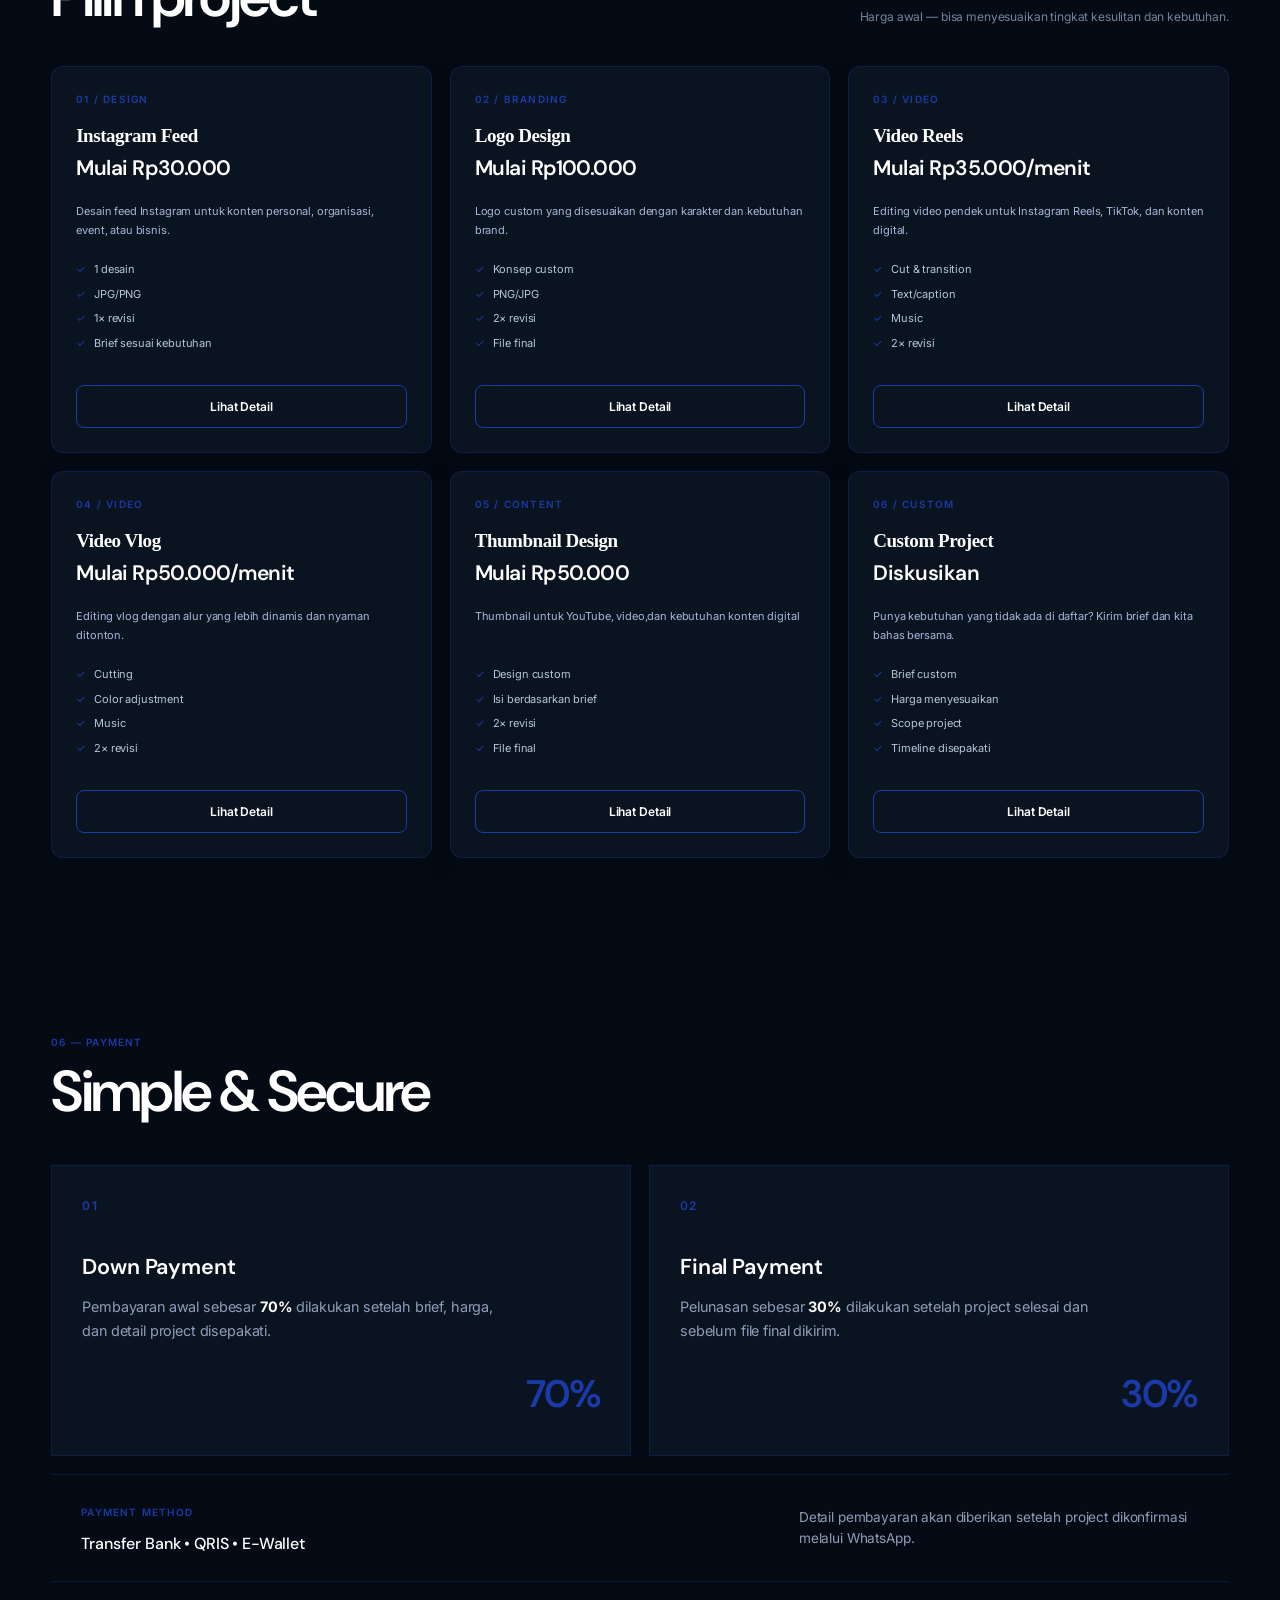
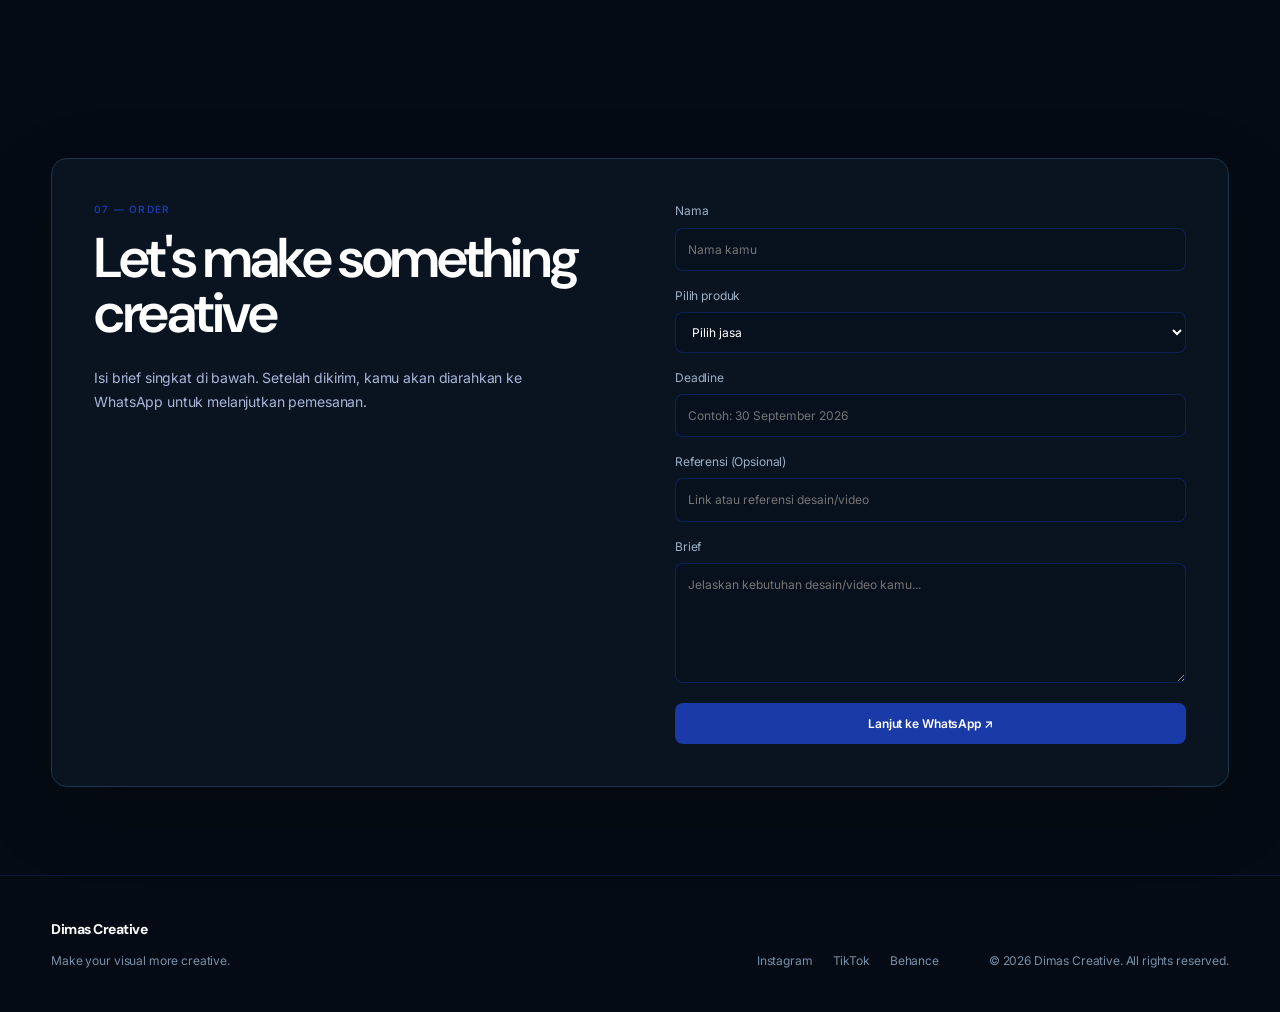
==== commit 5ee0087a: "fix: update Produk navigation to packages" ====
--- a/index.html
+++ b/index.html
@@ -23,7 +23,7 @@
       <a href="#about">About</a>
       <a href="#portfolio">Portfolio</a>
       <a href="#services">Jasa</a>
-     <section class="packages-section" id="packages">
+      <a href="#packages">Produk</a>
       <a href="#payment">Payment</a>
       <a href="#order" class="nav-cta">Order</a>
     </nav>
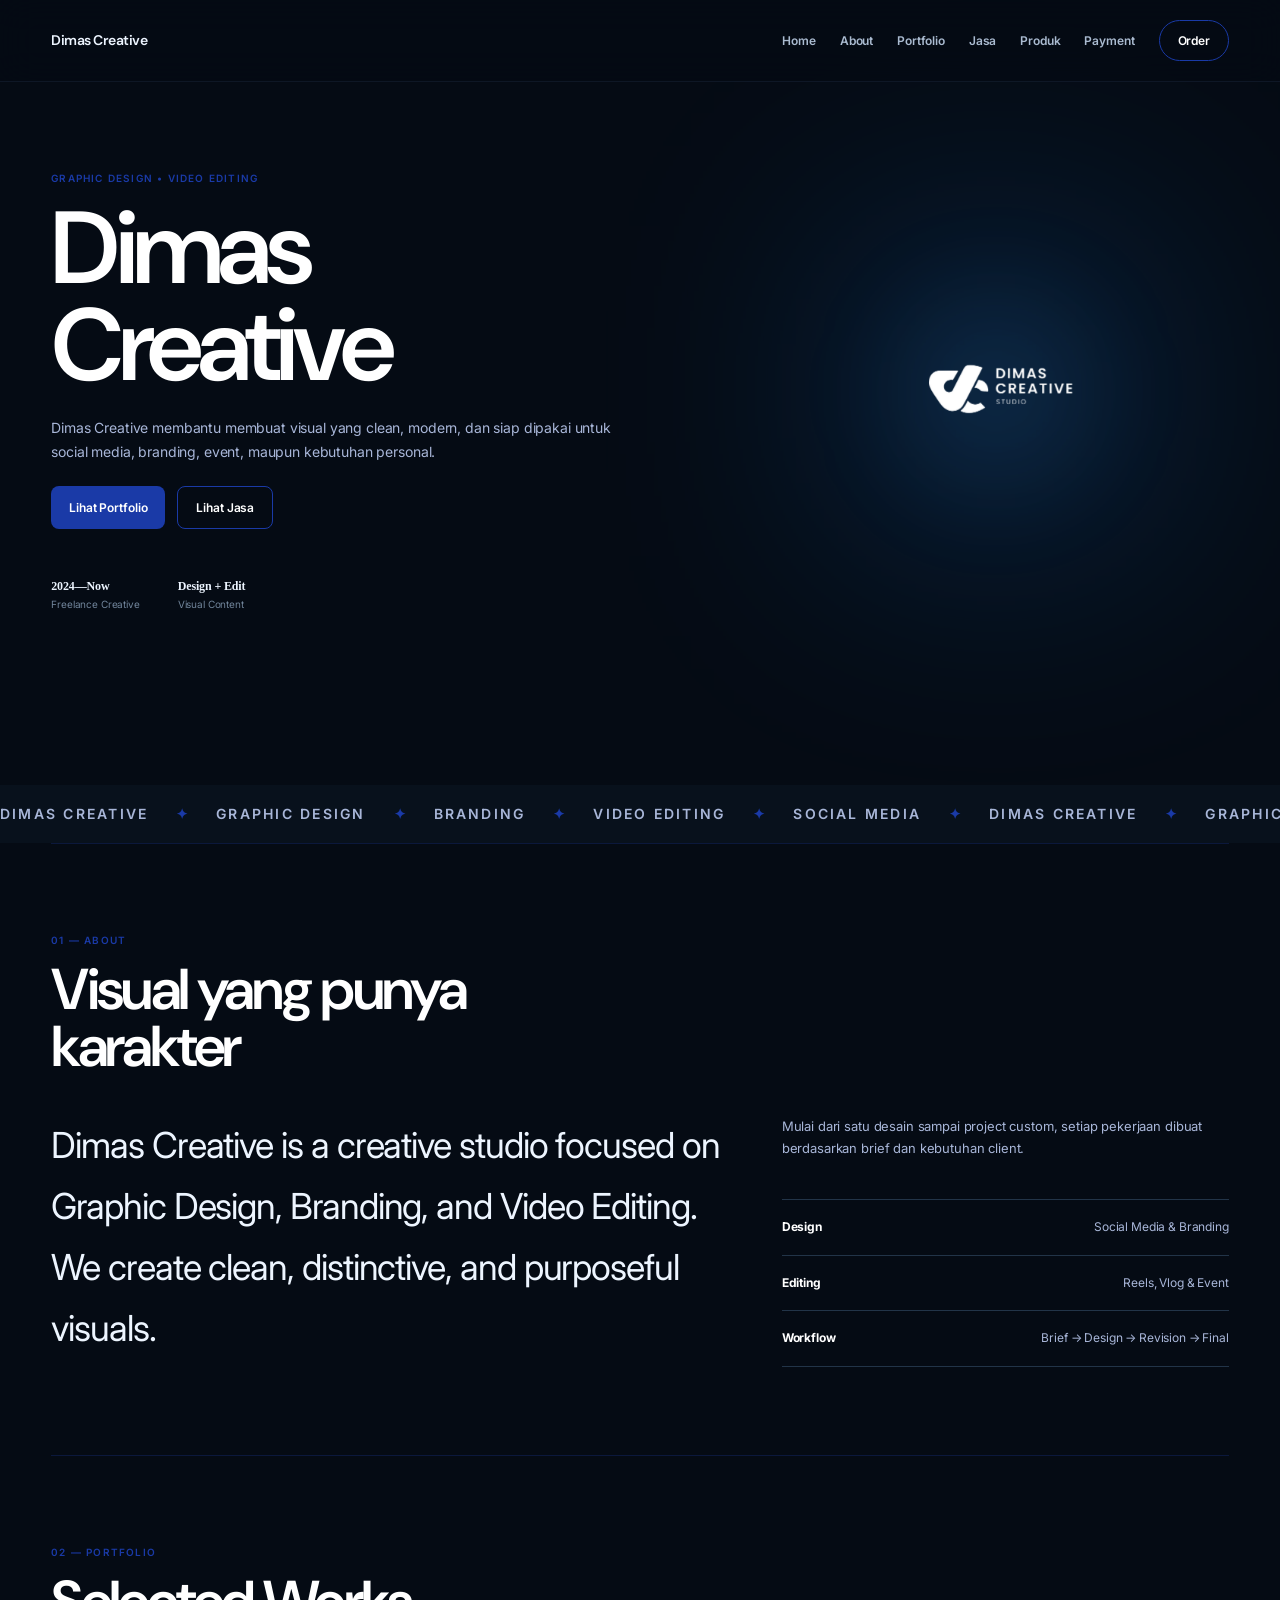
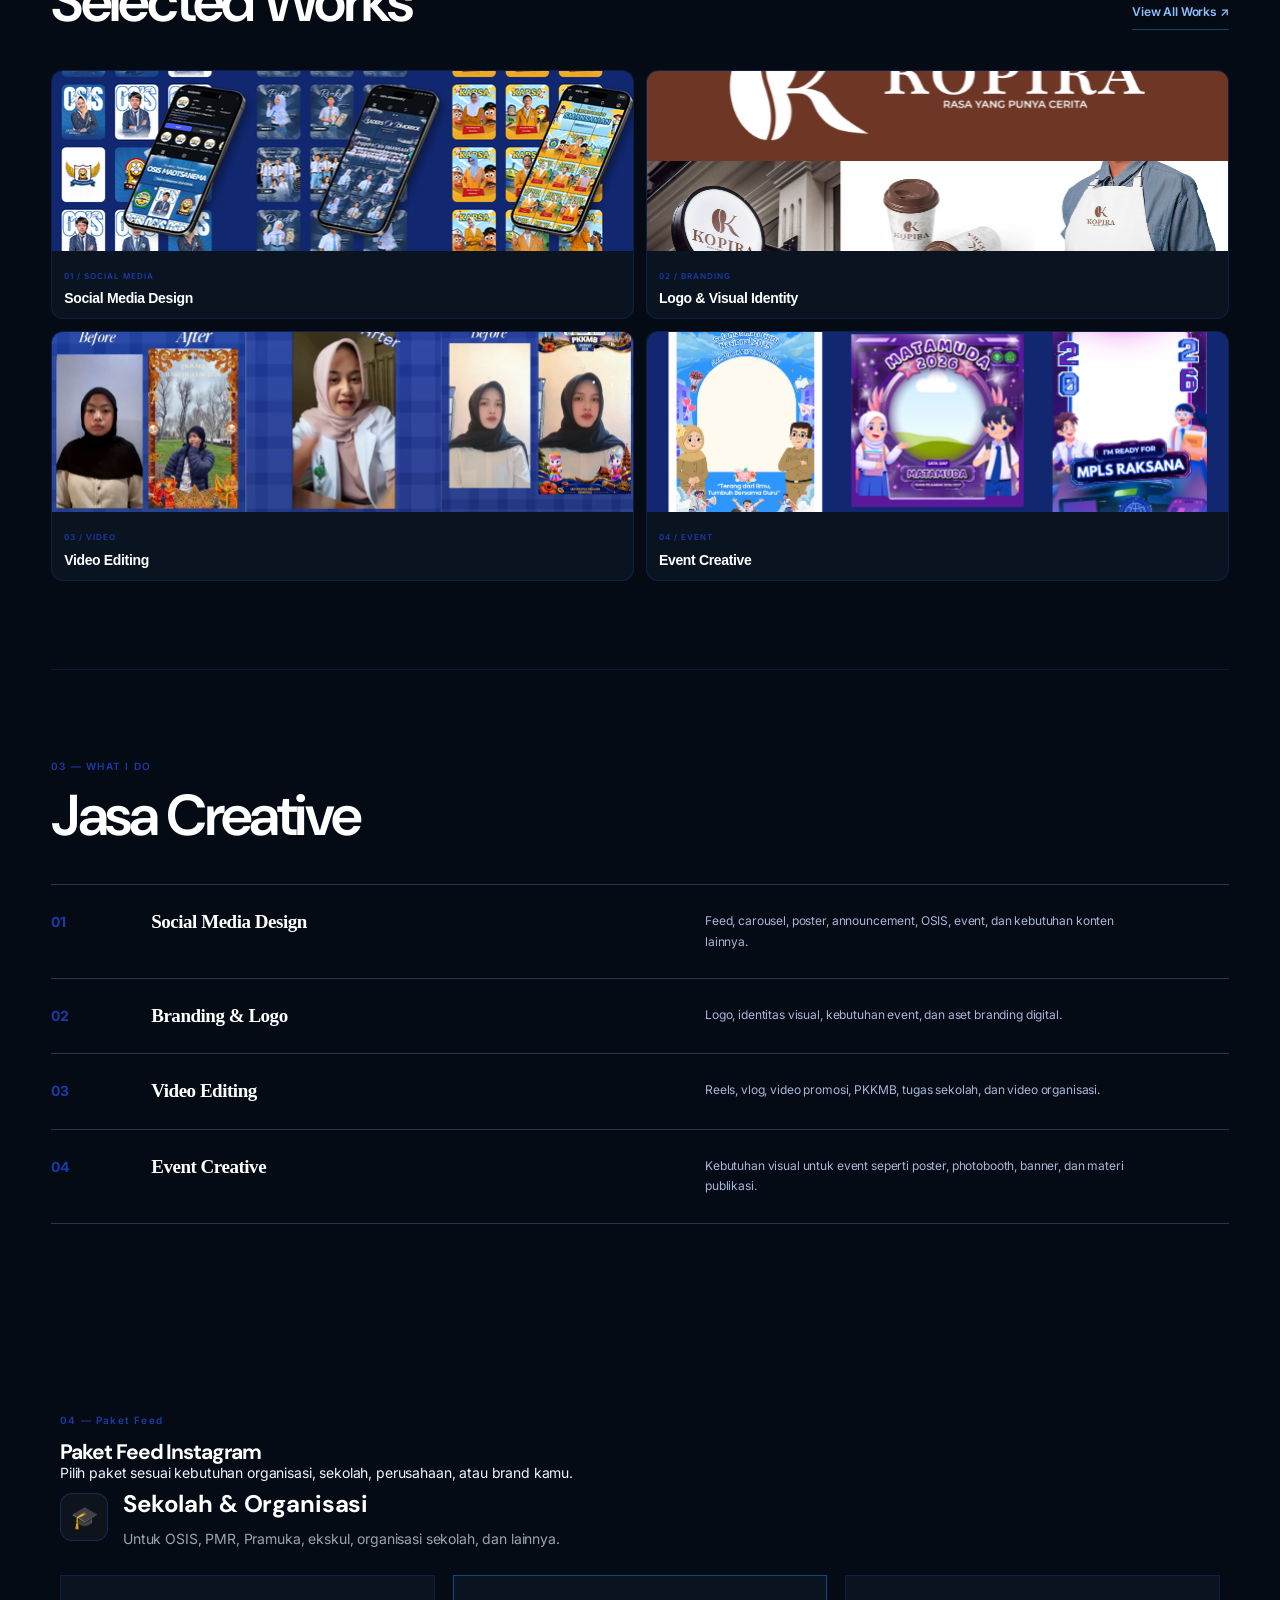
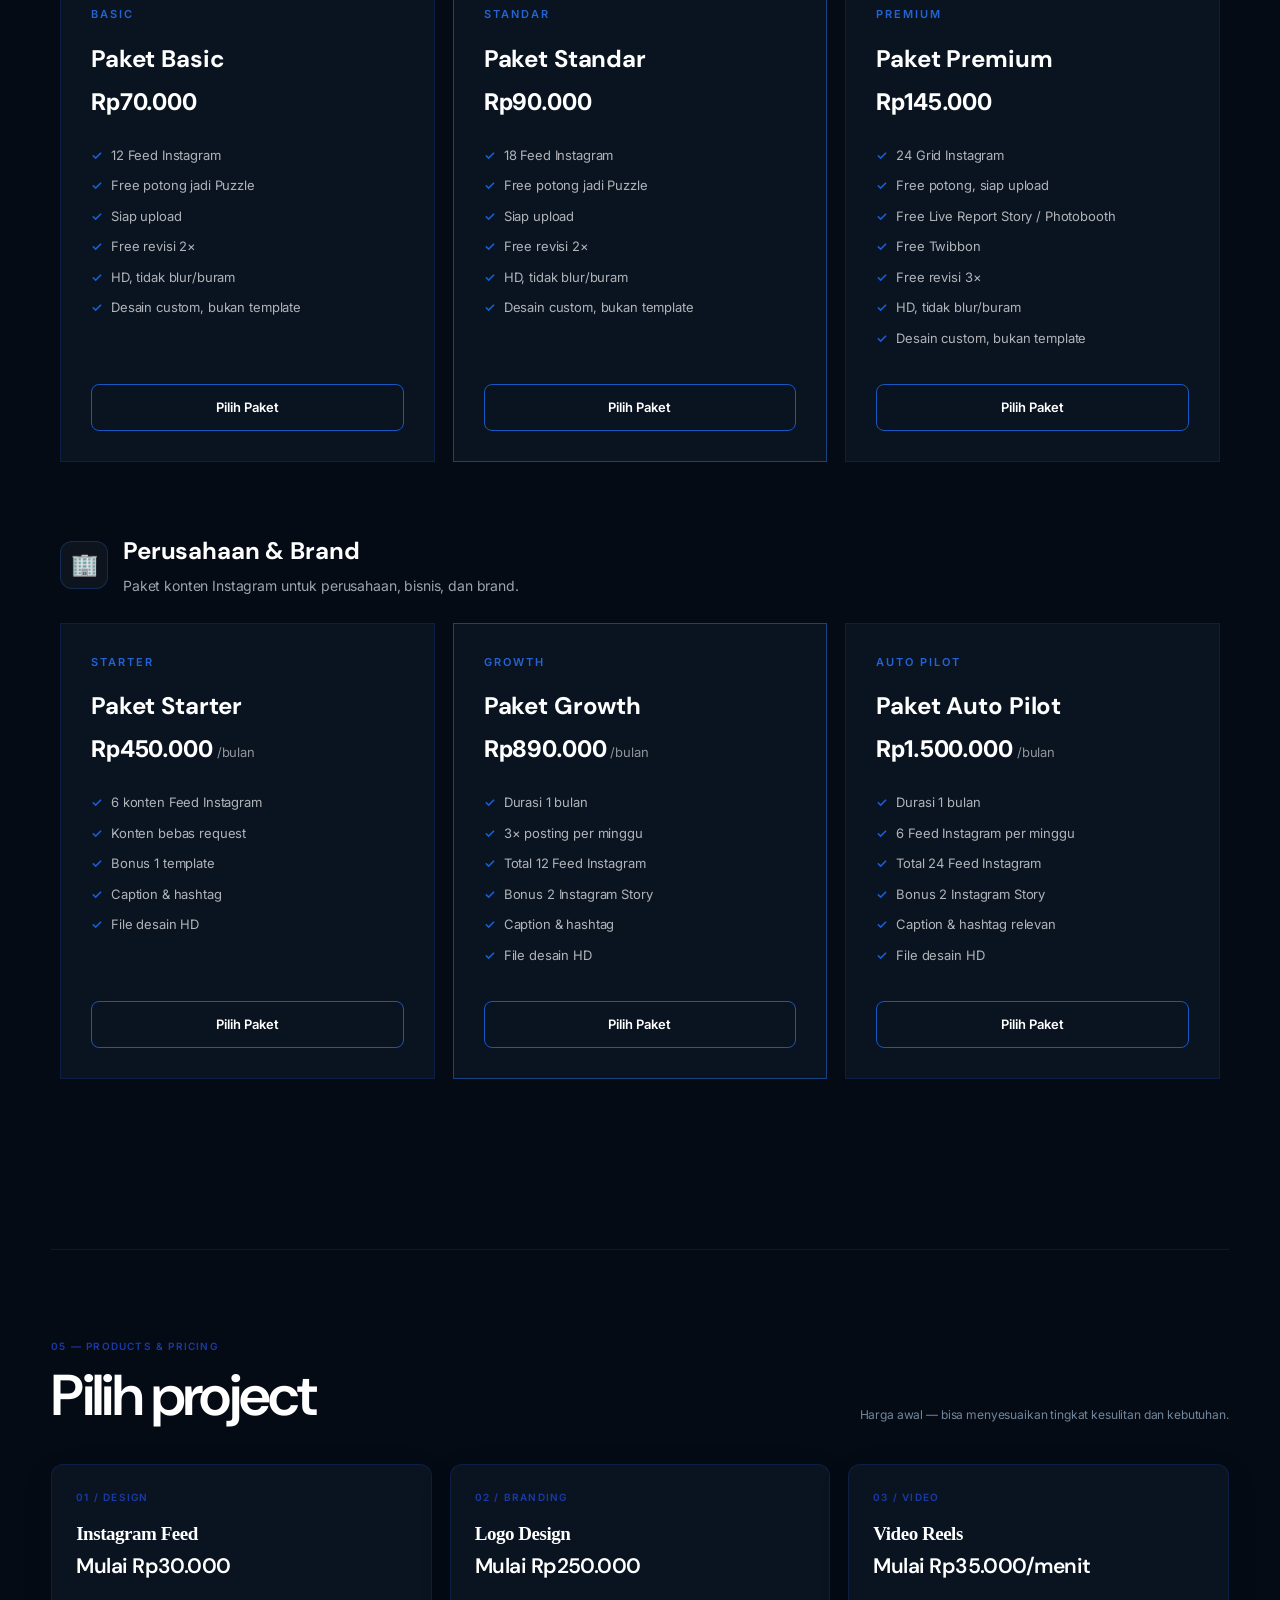
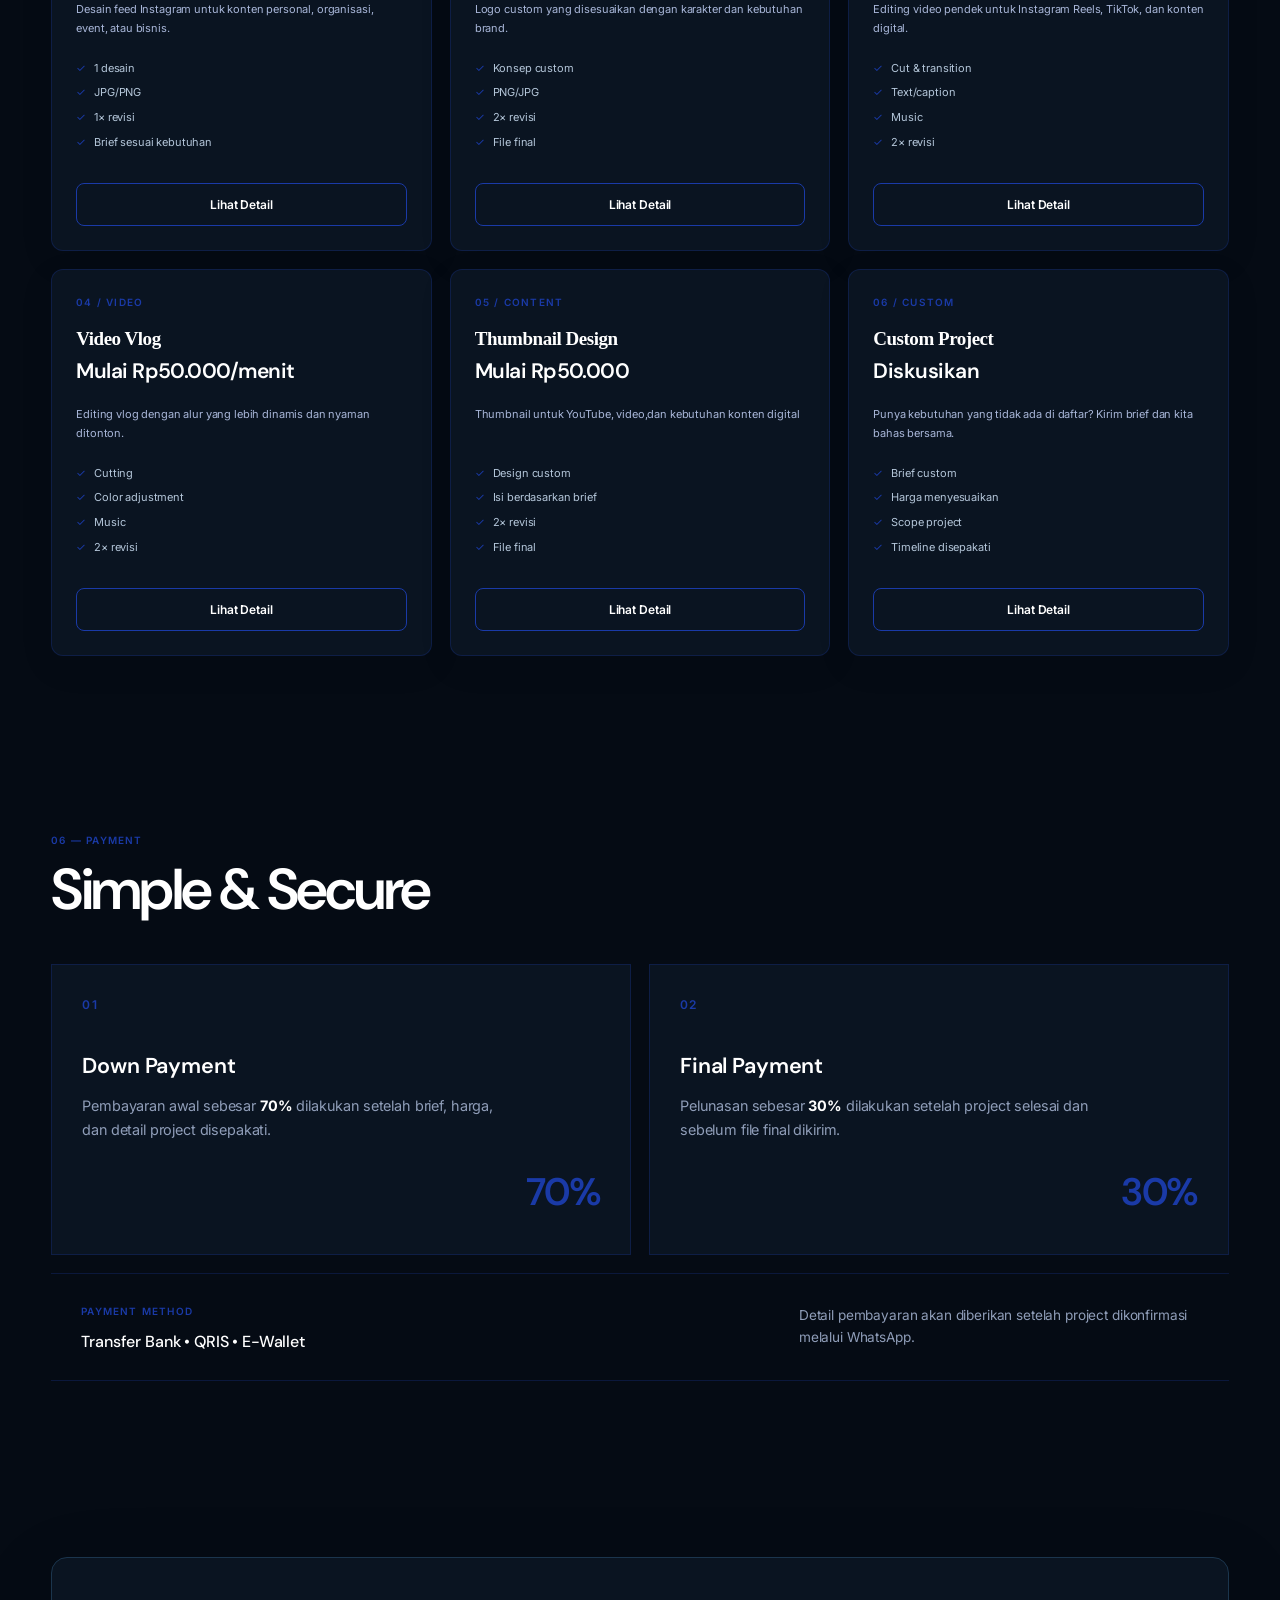
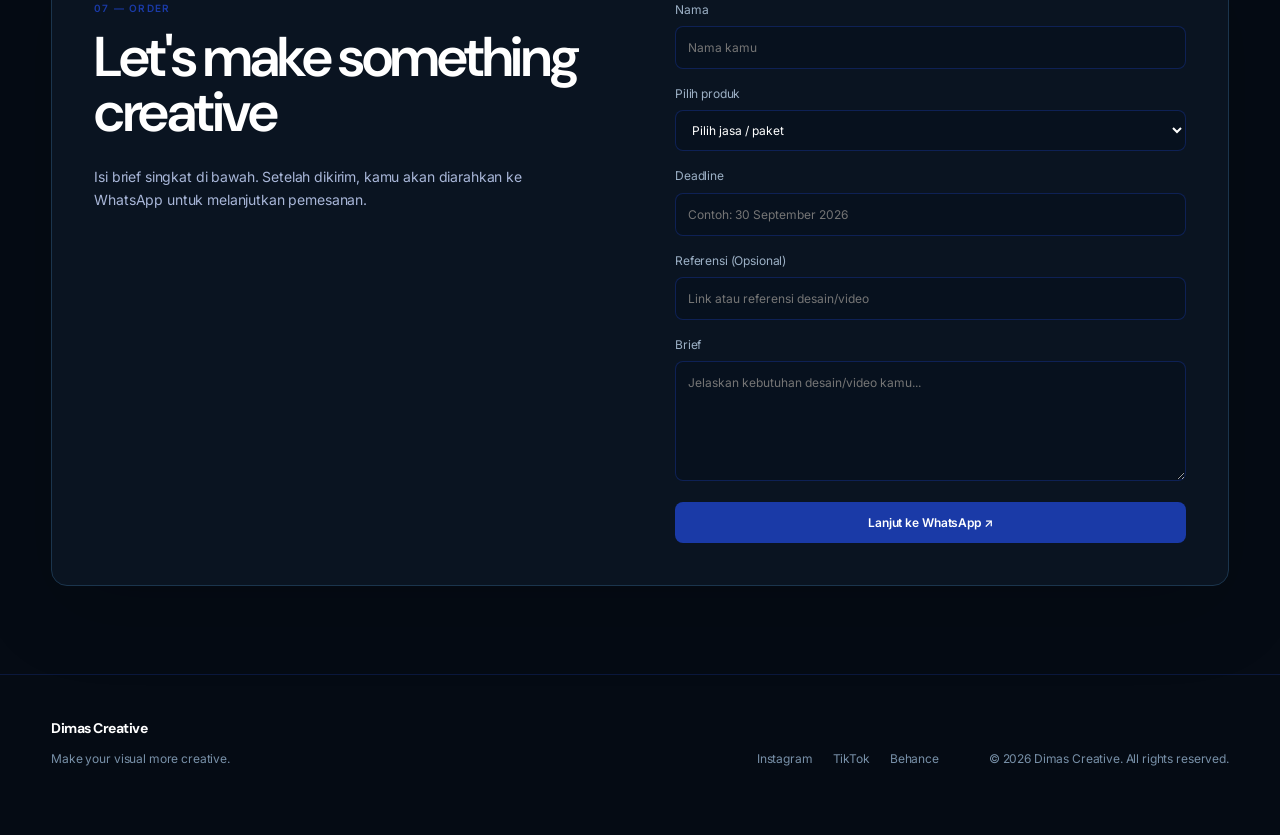
==== commit 77038eef: "Remove duplicate running banner" ====
--- a/index.html
+++ b/index.html
@@ -84,35 +84,6 @@
 
     </div>
   </div>
-</section><div class="running-track">
-
-  <div class="running-item">
-    <span>DIMAS CREATIVE</span>
-    <b>✦</b>
-    <span>GRAPHIC DESIGN</span>
-    <b>✦</b>
-    <span>BRANDING</span>
-    <b>✦</b>
-    <span>VIDEO EDITING</span>
-    <b>✦</b>
-    <span>SOCIAL MEDIA</span>
-    <b>✦</b>
-  </div>
-
-  <div class="running-item">
-    <span>DIMAS CREATIVE</span>
-    <b>✦</b>
-    <span>GRAPHIC DESIGN</span>
-    <b>✦</b>
-    <span>BRANDING</span>
-    <b>✦</b>
-    <span>VIDEO EDITING</span>
-    <b>✦</b>
-    <span>SOCIAL MEDIA</span>
-    <b>✦</b>
-  </div>
-
-</div>
 
 <section class="section about" id="about">
   <div class="section-head">
--- a/style.css
+++ b/style.css
@@ -1133,7 +1133,9 @@
   -webkit-user-drag: none;
   pointer-events: none;
 }/* =================================
+ /* =================================
    PAKET FEED INSTAGRAM
+   STYLE MENYAMAKAN KARTU PRODUK
 ================================= */
 
 .packages-section {
@@ -1142,32 +1144,8 @@
   margin: 0 auto;
 }
 
-.section-heading {
-  text-align: center;
-  margin-bottom: 60px;
-}
-
-.section-number {
-  display: block;
-  font-size: 12px;
-  letter-spacing: 3px;
-  opacity: .6;
-  margin-bottom: 10px;
-}
-
-.section-heading h2 {
-  margin: 0 0 12px;
-  font-size: clamp(32px, 5vw, 54px);
-}
-
-.section-heading p {
-  max-width: 650px;
-  margin: auto;
-  opacity: .7;
-}
-
 .package-group {
-  margin-bottom: 75px;
+  margin-bottom: 70px;
 }
 
 .package-group-title {
@@ -1178,132 +1156,196 @@
 }
 
 .package-group-title > span {
-  width: 50px;
-  height: 50px;
+  width: 48px;
+  height: 48px;
   display: grid;
   place-items: center;
-  border-radius: 15px;
-  background: rgba(255,255,255,.08);
-  font-size: 24px;
+  border-radius: 12px;
+  background: rgba(255, 255, 255, 0.04);
+  border: 1px solid rgba(30, 90, 190, 0.35);
+  font-size: 22px;
 }
 
 .package-group-title h3 {
-  margin: 0 0 4px;
+  margin: 0 0 5px;
   font-size: 24px;
 }
 
 .package-group-title p {
   margin: 0;
-  opacity: .65;
+  opacity: 0.65;
   font-size: 14px;
 }
 
 .package-grid {
   display: grid;
   grid-template-columns: repeat(3, 1fr);
-  gap: 20px;
-}
+  gap: 18px;
+  align-items: stretch;
+}
+
+/* CARD */
 
 .package-card {
   position: relative;
+  min-height: 390px;
   padding: 30px;
-  border: 1px solid rgba(255,255,255,.12);
-  border-radius: 24px;
-  background: rgba(255,255,255,.035);
-  transition: transform .25s ease, border-color .25s ease;
+  background: #0a1421;
+  border: 1px solid rgba(26, 58, 167, 0.28);
+  display: flex;
+  flex-direction: column;
+  justify-content: space-between;
+  transition: border-color 0.25s ease;
+}.package-card ul {
+  flex: 1;
 }
 
 .package-card:hover {
-  transform: translateY(-6px);
-  border-color: rgba(255,255,255,.3);
-}
+  transform: translateY(-4px);
+  border-color: rgba(40, 105, 220, 0.75);
+  background: #091625;
+}
+
+/* CARD TENGAH / FEATURED */
 
 .package-card.featured {
-  border-color: rgba(255,255,255,.35);
-}
+  border-color: rgba(35, 91, 180, 0.65);
+}
+
+/* LABEL */
 
 .package-label {
   display: inline-block;
+
   font-size: 11px;
+  font-weight: 600;
   letter-spacing: 2px;
-  opacity: .65;
-  margin-bottom: 15px;
-}
+
+  color: #2463d4;
+
+  margin-bottom: 20px;
+}
+
+/* TITLE */
 
 .package-card h3 {
-  margin: 0 0 12px;
-  font-size: 25px;
-}
+  margin: 0 0 10px;
+
+  font-size: 24px;
+  line-height: 1.25;
+
+  color: #ffffff;
+}
+
+/* PRICE */
 
 .package-price {
-  font-size: 28px;
+  margin-bottom: 25px;
+
+  font-size: 23px;
   font-weight: 700;
-  margin-bottom: 25px;
+
+  color: #ffffff;
 }
 
 .package-price span {
+  margin-left: 4px;
+
   font-size: 13px;
   font-weight: 400;
-  opacity: .6;
-  margin-left: 4px;
-}
+
+  color: rgba(255, 255, 255, 0.55);
+}
+
+/* LIST */
 
 .package-card ul {
   list-style: none;
+
   padding: 0;
-  margin: 0 0 28px;
+  margin: 0 0 25px;
+
+  flex: 1;
 }
 
 .package-card li {
   position: relative;
-  padding-left: 22px;
-  margin-bottom: 12px;
-  font-size: 14px;
+
+  padding-left: 20px;
+  margin-bottom: 11px;
+
+  font-size: 13px;
   line-height: 1.5;
-  opacity: .85;
+
+  color: rgba(255, 255, 255, 0.68);
 }
 
 .package-card li::before {
   content: "✓";
+
   position: absolute;
   left: 0;
-  font-weight: 700;
-}
+  top: 0;
+
+  color: #1760d8;
+
+  font-weight: 600;
+}
+
+/* BUTTON */
 
 .package-btn {
   width: 100%;
-  border: 0;
-  padding: 13px 18px;
-  border-radius: 12px;
+
+  padding: 12px 18px;
+
+  border: 1px solid #1856c4;
+  border-radius: 8px;
+
+  background: transparent;
+  color: #ffffff;
+
   cursor: pointer;
+
   font: inherit;
-  font-weight: 600;
-  background: #fff;
-  color: #111;
-  transition: transform .2s ease, opacity .2s ease;
+  font-size: 13px;
+  font-weight: 600;
+
+  transition:
+    background 0.2s ease,
+    border-color 0.2s ease,
+    transform 0.2s ease;
 }
 
 .package-btn:hover {
+  background: rgba(24, 86, 196, 0.12);
+  border-color: #2d72e8;
+
   transform: translateY(-2px);
-  opacity: .9;
-}
+}
+
+/* JARAK ANTAR KELOMPOK */
 
 .company-packages {
-  margin-top: 30px;
-}
-
-/* MOBILE */
+  margin-top: 20px;
+}
+
+/* =================================
+   MOBILE
+================================= */
+
 @media (max-width: 850px) {
+  .packages-section {
+    padding: 75px 18px;
+  }
+
   .package-grid {
     grid-template-columns: 1fr;
   }
 
-  .packages-section {
-    padding: 75px 18px;
-  }
-
   .package-card {
-    padding: 25px;
+    min-height: auto;
+    padding: 24px;
   }
 
   .package-group-title {
